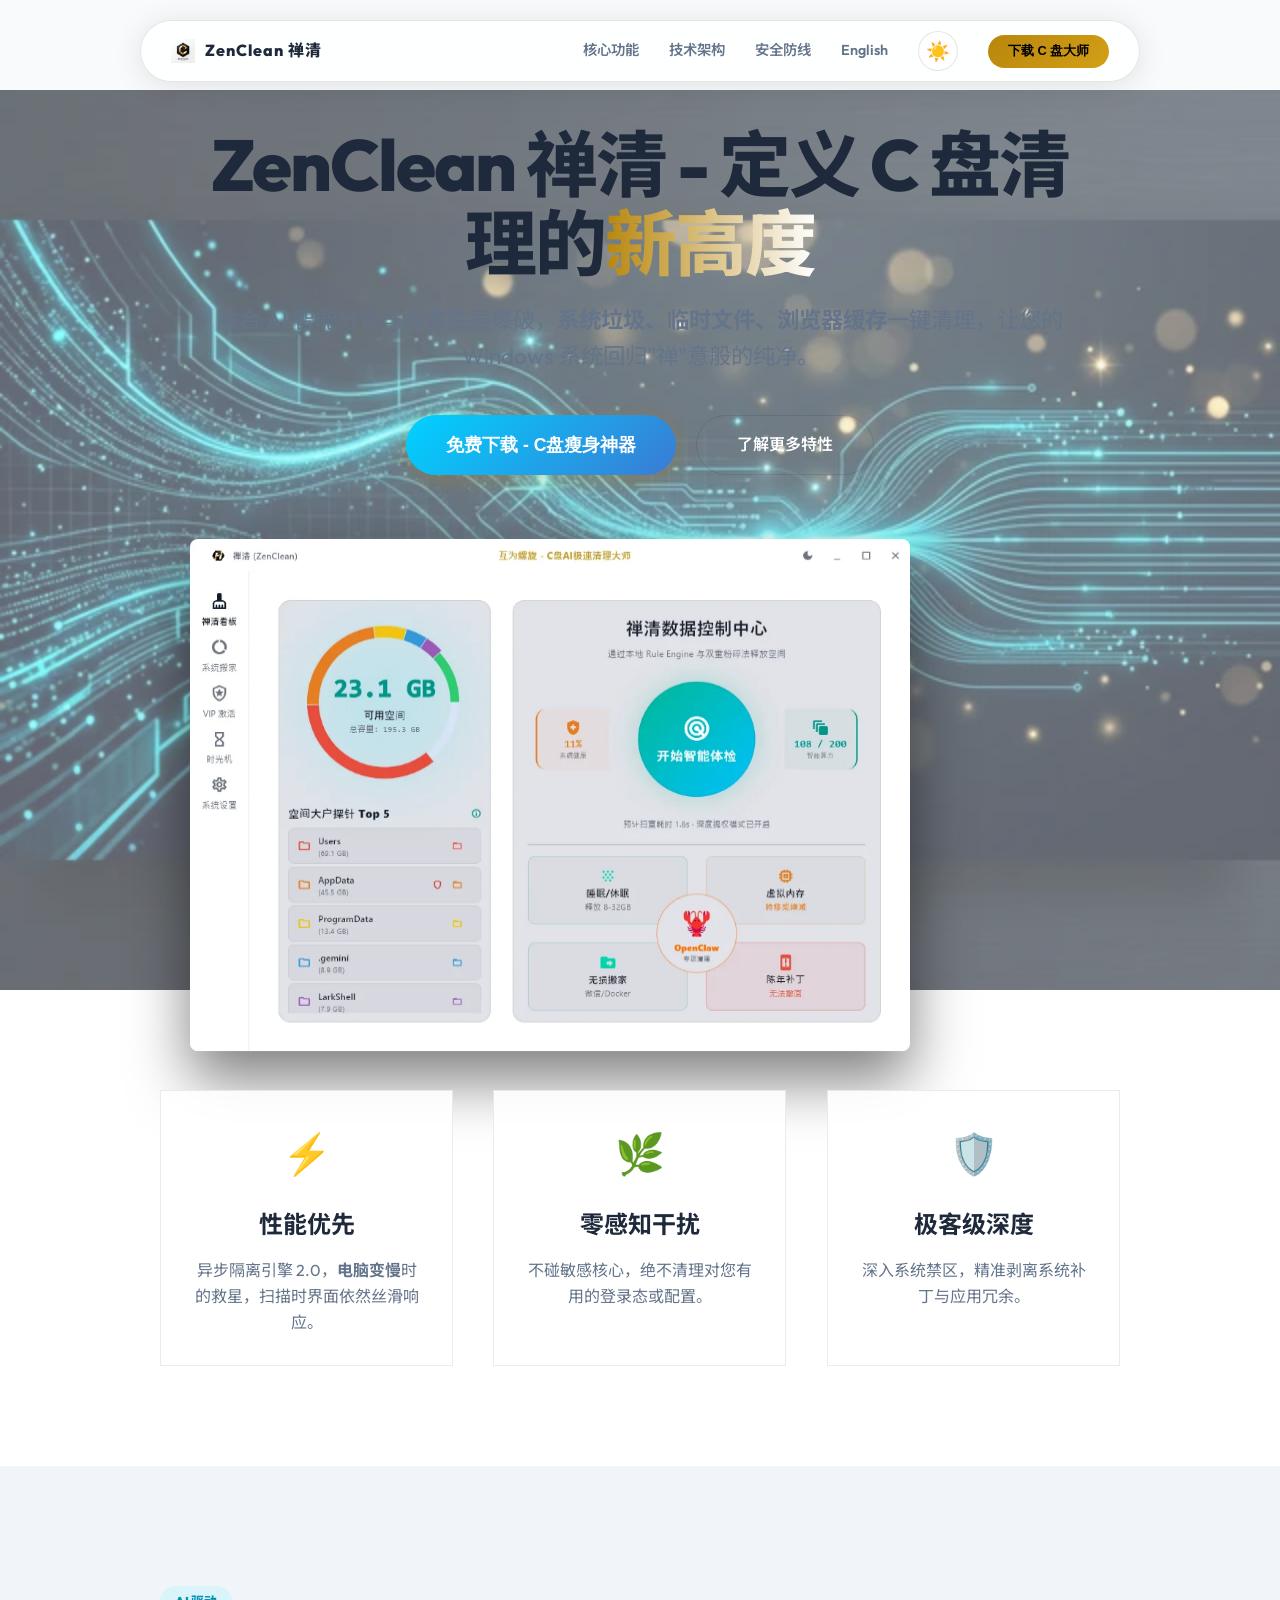
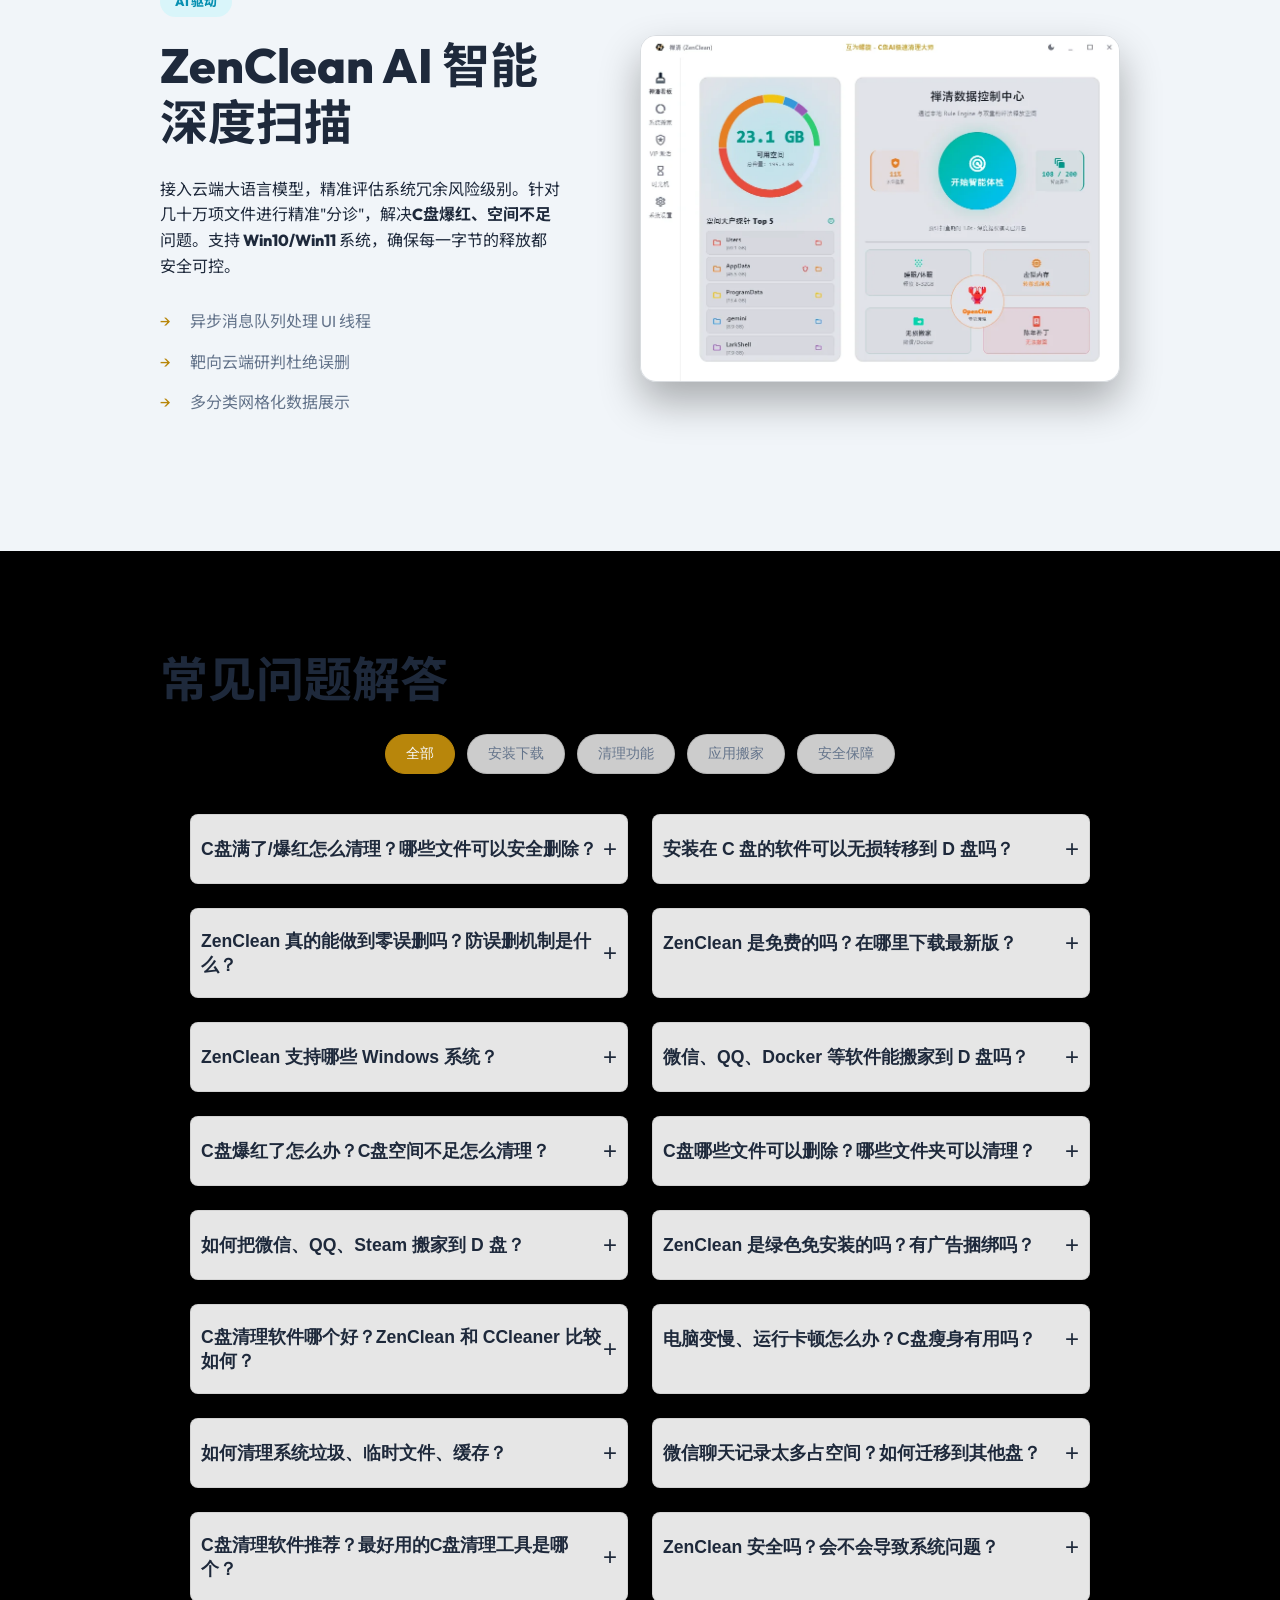
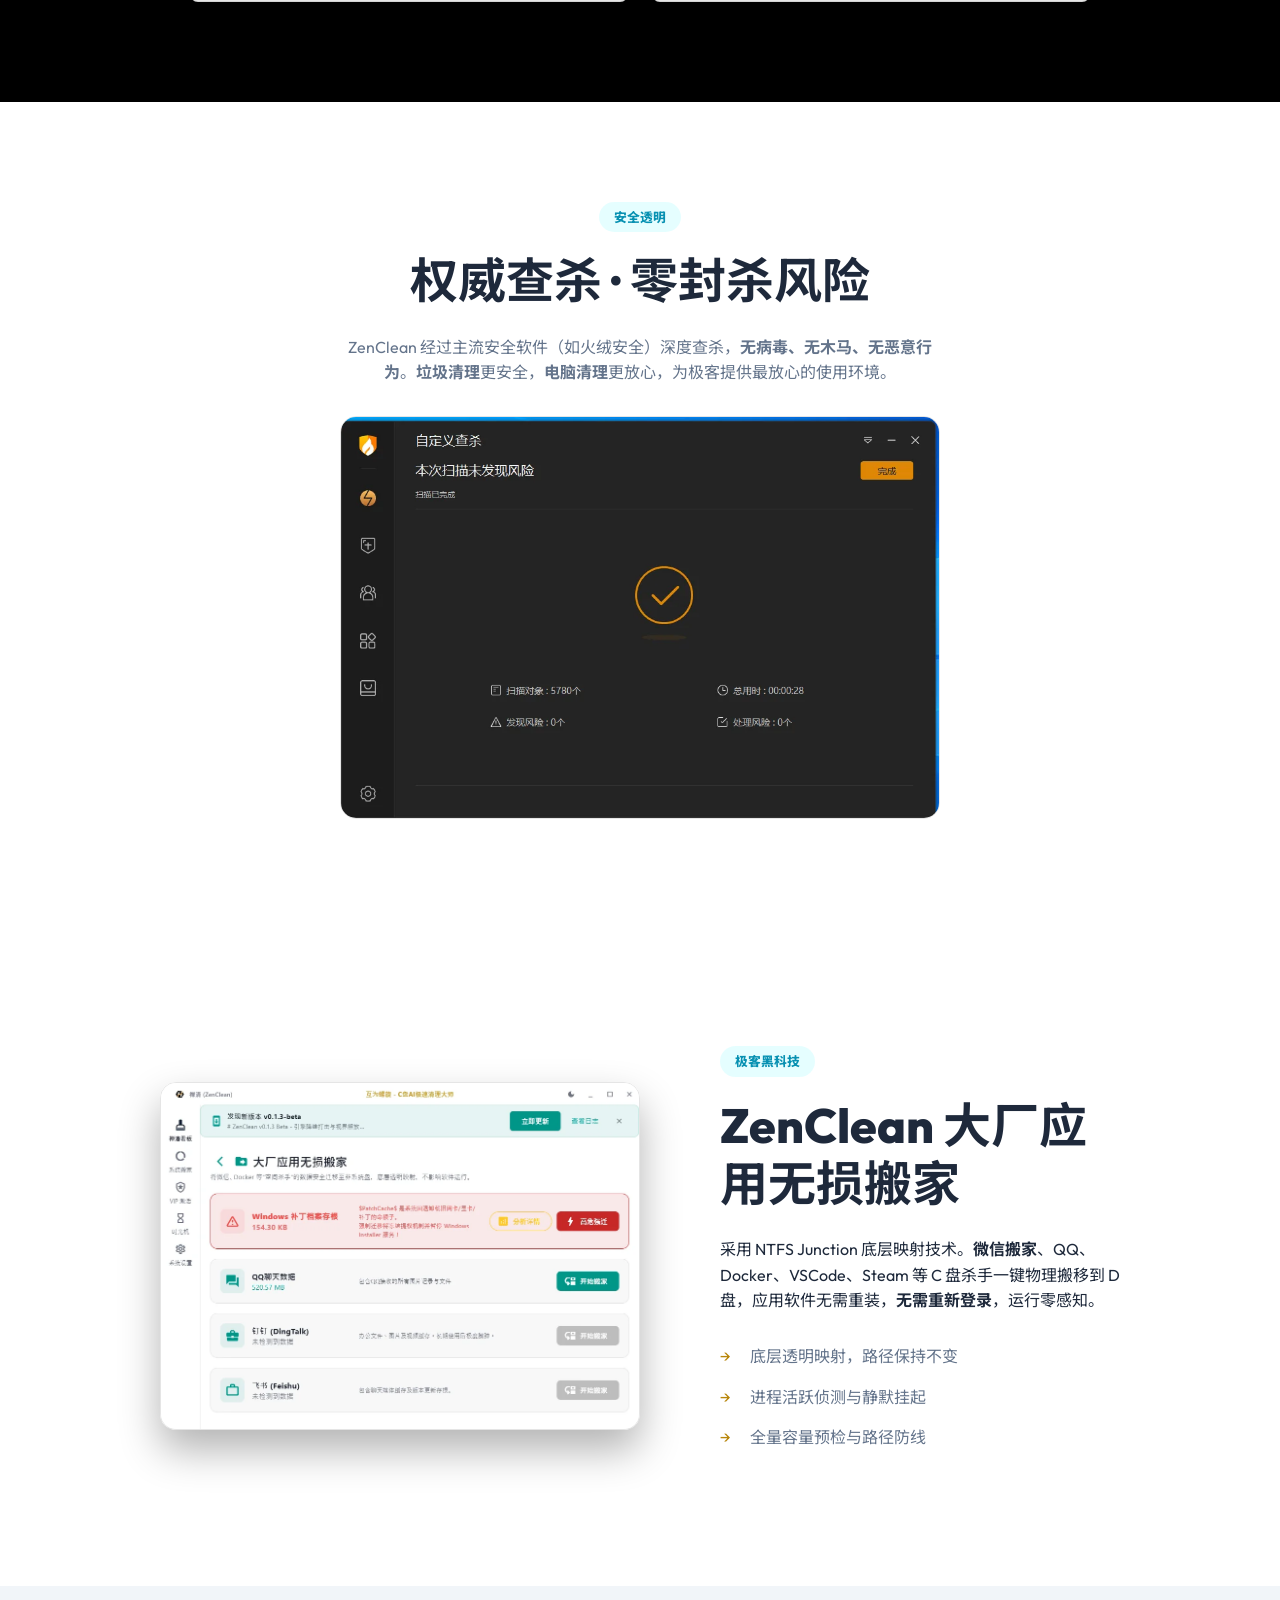
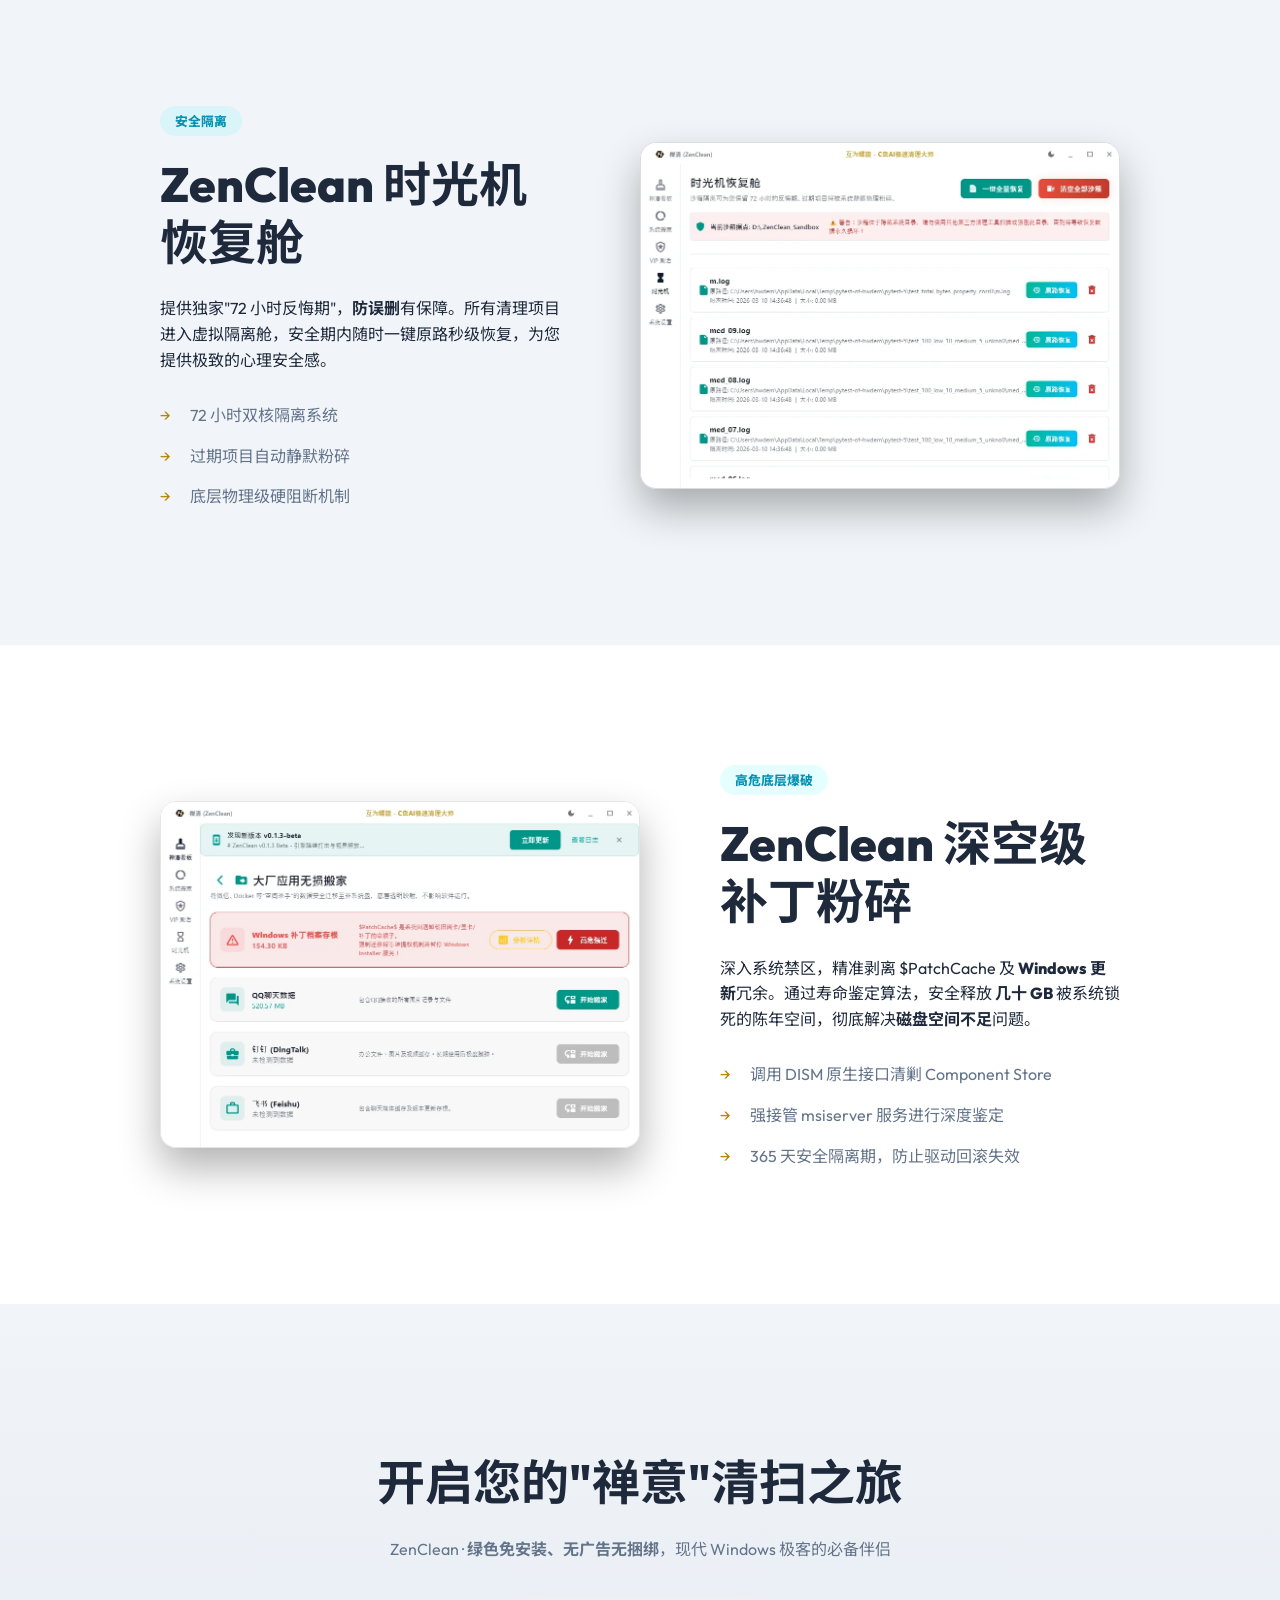
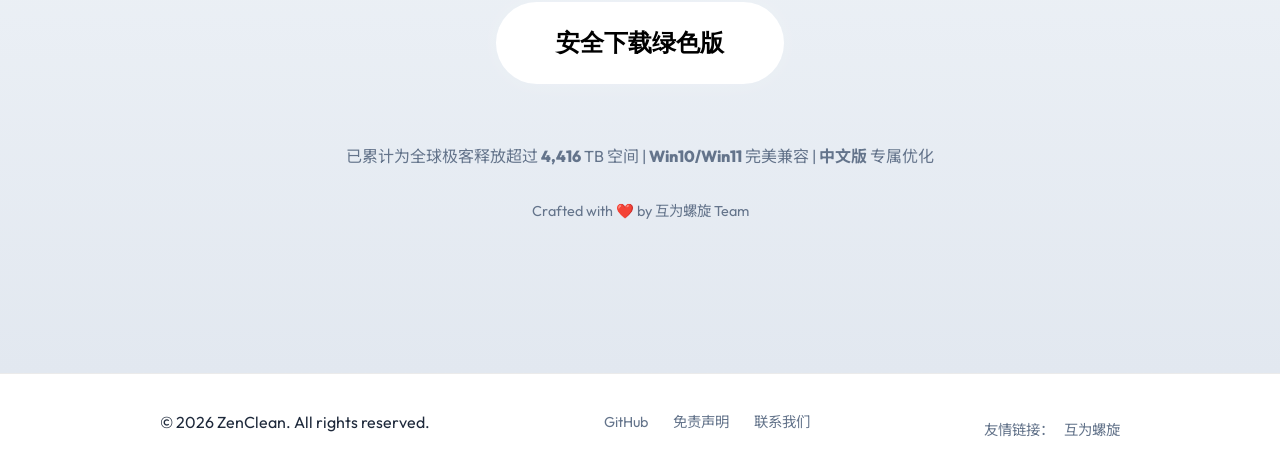
==== web/index.html @ d8db65f9 "feat: 修复全站主页 FAQ 模块及白天模式对比度交互优化" ====
<!DOCTYPE html>
<html lang="zh-CN">

<head>
    <!-- 百度搜索资源平台验证 -->
    <meta name="baidu-site-verification" content="codeva-coLVrzvbJs" />
    <meta charset="UTF-8">
    <meta name="viewport" content="width=device-width, initial-scale=1.0">
    <meta name="description"
        content="ZenClean 禅清 - 免费专业的C盘清理工具，解决C盘爆红、空间不足问题。AI智能识别垃圾文件，支持微信/QQ/Docker/VSCode/Steam/OpenClaw搬家到D盘。绿色免安装无广告，Win10/Win11完美兼容。72小时时光机恢复防误删，一键释放几十G空间。ZenClean官网提供最新中文版下载。">
    <meta name="keywords" content="ZenClean,ZenClean下载,ZenClean官网,ZenClean中文版,禅清,C盘清理工具,C盘清理软件推荐,C盘满了怎么清理,C盘爆红怎么办,C盘空间不足,C盘红了怎么解决,C盘瘦身,磁盘清理,磁盘清理工具,磁盘空间不足,Windows清理软件,Win10 C盘清理,Win11 C盘清理,系统优化工具,系统垃圾清理,电脑垃圾清理,垃圾清理软件,临时文件清理,缓存清理,浏览器缓存清理,Windows更新清理,应用搬家软件,软件搬家工具,软件迁移工具,微信搬家到D盘,微信文件迁移,QQ搬家,聊天记录搬家,Docker搬家,VSCode搬家,Steam游戏搬家,游戏搬家工具,绿色免安装,无广告无捆绑,安全清理工具,免费C盘清理,电脑清理神器,电脑清理工具哪个好,电脑变慢怎么办,AI智能清理,OpenClaw清理,小龙虾清理,专项清理">
    <meta name="author" content="互为螺旋 Team">

    <!-- Canonical URL -->
    <!-- Hreflang for SEO -->
    <link rel="alternate" hreflang="zh-CN" href="https://zenclean.hwdemtv.com/">
    <link rel="alternate" hreflang="en" href="https://zenclean.hwdemtv.com/en/">
    <link rel="alternate" hreflang="x-default" href="https://zenclean.hwdemtv.com/">

    <link rel="canonical" href="https://zenclean.hwdemtv.com/">

    <!-- Open Graph -->
    <meta property="og:title" content="ZenClean 禅清 - 免费C盘清理工具 | AI智能清理下载">
    <meta property="og:description" content="融合 AI 智能分诊与极客底层爆破，让您的 Windows 系统回归禅意般的纯净。">
    <meta property="og:image" content="https://zenclean.hwdemtv.com/assets/hero_bg.png">
    <meta property="og:image:width" content="1920">
    <meta property="og:image:height" content="1080">
    <meta property="og:image:alt" content="ZenClean Dashboard - 专业 C 盘清理工具">
    <meta property="og:url" content="https://zenclean.hwdemtv.com/">
    <meta property="og:type" content="website">
    <meta property="og:site_name" content="ZenClean 禅清">
    <meta property="og:locale" content="zh_CN">

    <!-- Twitter Card -->
    <meta name="twitter:card" content="summary_large_image">
    <meta name="twitter:title" content="ZenClean 禅清 - 免费C盘清理工具 | AI智能清理下载">
    <meta name="twitter:description" content="融合 AI 智能分诊与极客底层爆破，让您的 Windows 系统回归禅意般的纯净。">
    <meta name="twitter:image" content="https://zenclean.hwdemtv.com/assets/hero_bg.png">

    <!-- Theme Color -->
    <meta name="theme-color" content="#d4af37">
    <meta name="msapplication-TileColor" content="#05070a">

    <!-- Favicon -->
    <link rel="icon" type="image/png" href="assets/logo.png">
    <link rel="apple-touch-icon" href="assets/logo.png">

    <!-- PWA Manifest -->
    <link rel="manifest" href="site.webmanifest">

    <!-- 关键资源预加载 -->
    <link rel="preload" href="assets/logo.webp" as="image" type="image/webp">
    <link rel="preload" href="assets/hero_bg.webp" as="image" type="image/webp">

    <!-- CSS 优先加载 -->
    <link rel="stylesheet" href="styles.css?v=20260324l">

    <!-- Noto Sans SC 保留 CDN (中文大字体，CDN 自动子集化) -->
    <link rel="preconnect" href="https://fonts.googleapis.com">
    <link rel="preconnect" href="https://fonts.gstatic.com" crossorigin>
    <link href="https://fonts.googleapis.com/css2?family=Noto+Sans+SC:wght@300;400;700&display=swap" rel="stylesheet"
        media="print" onload="this.media='all'">
    <noscript>
        <link href="https://fonts.googleapis.com/css2?family=Noto+Sans+SC:wght@300;400;700&display=swap"
            rel="stylesheet">
    </noscript>

    <!-- JSON-LD 结构化数据 -->
    <script type="application/ld+json">
    {
        "@context": "https://schema.org",
        "@type": "SoftwareApplication",
        "name": "ZenClean 禅清",
        "alternateName": "ZenClean",
        "description": "专业的 Windows C 盘清理工具，融合 AI 智能分诊与极客底层爆破，支持应用无损搬家、时光机恢复、深层补丁粉碎，让系统回归禅意般的纯净。",
        "url": "https://zenclean.hwdemtv.com/",
        "applicationCategory": "UtilitiesApplication",
        "operatingSystem": "Windows 10, Windows 11",
        "offers": {
            "@type": "Offer",
            "price": "0",
            "priceCurrency": "CNY"
        },
        "author": {
            "@type": "Organization",
            "name": "互为螺旋 Team",
            "url": "https://github.com/hwdemtv"
        },
        "aggregateRating": {
            "@type": "AggregateRating",
            "ratingValue": "4.8",
            "ratingCount": "128"
        },
        "softwareVersion": "0.1.4",
        "fileSize": "50MB",
        "screenshot": "https://zenclean.hwdemtv.com/assets/dashboard.png",
        "license": "https://github.com/hwdemtv/ZenClean/blob/main/LICENSE"
    }
    </script>
    <!-- 防止主题闪烁 -->
    <script id="prevent-theme-flash">
    (function() {
        var saved = localStorage.getItem('theme');
        var prefersDark = window.matchMedia('(prefers-color-scheme: dark)').matches;
        if (saved) {
            document.documentElement.setAttribute('data-theme', saved);
        } else if (!prefersDark) {
            document.documentElement.setAttribute('data-theme', 'light');
        }
    })();
    </script>
    <!-- FAQ Schema for SEO -->
    <script type="application/ld+json">
    {
        "@context": "https://schema.org",
        "@type": "FAQPage",
        "mainEntity": [
            {
                "@type": "Question",
                "name": "C盘满了/爆红怎么清理？ZenClean能安全删除哪些文件？",
                "acceptedAnswer": {
                    "@type": "Answer",
                    "text": "ZenClean 搭载云端 AI 智能分诊大模型，能精准研判 C 盘冗余文件，区分系统核心组件与无用缓存（如 Windows Update 残留、微信/QQ 数据）。确保安全删除不误删，轻松释放几十G空间，解决 C 盘爆红烦恼。"
                }
            },
            {
                "@type": "Question",
                "name": "ZenClean 如何将C盘软件无损转移到D盘？",
                "acceptedAnswer": {
                    "@type": "Answer",
                    "text": "ZenClean 的系统搬家功能采用底层 NTFS 目录映射（Junction）技术，支持将大型软件和游戏资产一键迁移至其他硬盘。应用程序搬家过程无需修改注册表，实现真正的无损搬家，快捷且安全。"
                }
            },
            {
                "@type": "Question",
                "name": "ZenClean 真的能做到零误删吗？防误删机制是什么？",
                "acceptedAnswer": {
                    "@type": "Answer",
                    "text": "ZenClean 独创时光机恢复舱功能，清理项目会进入长达 72 小时的虚拟隔离期，在此期间如遇任何异常，均可一键原路无损恢复。彻底杜绝各类系统优化工具带来的后顾之忧。"
                }
            },
            {
                "@type": "Question",
                "name": "ZenClean 是免费的吗？在哪里下载？",
                "acceptedAnswer": {
                    "@type": "Answer",
                    "text": "ZenClean 是完全免费的 Windows C 盘清理工具，官网 zenclean.hwdemtv.com 提供最新绿色版下载，支持百度网盘和夸克网盘下载，解压即用无需安装。"
                }
            },
            {
                "@type": "Question",
                "name": "C盘爆红了怎么办？C盘空间不足怎么清理？",
                "acceptedAnswer": {
                    "@type": "Answer",
                    "text": "ZenClean 专为解决 C 盘爆红问题设计：AI 智能扫描精准识别垃圾文件，清理 Windows Update 残留、浏览器缓存、软件日志等。一键释放几十 G 空间，支持 Win10/Win11 系统。"
                }
            },
            {
                "@type": "Question",
                "name": "C盘哪些文件可以删除？哪些文件夹可以清理？",
                "acceptedAnswer": {
                    "@type": "Answer",
                    "text": "ZenClean AI 智能分诊会自动识别可安全删除的文件：Windows Update 缓存、临时文件、浏览器缓存、软件日志、回收站残留等。同时保护系统核心文件和用户重要数据，确保零误删。"
                }
            },
            {
                "@type": "Question",
                "name": "如何把微信、QQ、Steam 搬家到 D 盘？",
                "acceptedAnswer": {
                    "@type": "Answer",
                    "text": "ZenClean <strong>软件迁移工具</strong>（应用搬家）支持一键迁移：微信聊天记录、QQ 文件、<strong>游戏搬家</strong>（Steam 等）库、Docker 镜像、VSCode 插件等。使用 NTFS Junction 底层映射技术，搬家后软件无需重新登录，所有配置和数据完整保留。"
                }
            },
            {
                "@type": "Question",
                "name": "ZenClean 是绿色免安装的吗？有广告捆绑吗？",
                "acceptedAnswer": {
                    "@type": "Answer",
                    "text": "ZenClean 是绿色免安装软件，下载解压即可使用。软件无广告、无捆绑、无弹窗，干净纯粹。通过火绒等主流安全软件查杀认证，安全放心。"
                }
            },
            {
                "@type": "Question",
                "name": "C盘清理软件哪个好？ZenClean 和 CCleaner 比较如何？",
                "acceptedAnswer": {
                    "@type": "Answer",
                    "text": "ZenClean 是专为中文用户设计的 C 盘清理工具，相比 CCleaner：AI 智能分诊更精准、支持<strong>软件迁移工具</strong>（应用搬家）、72 小时时光机恢复、完全免费无 Pro 版收费。"
                }
            },
            {
                "@type": "Question",
                "name": "电脑变慢、运行卡顿怎么办？C盘瘦身有用吗？",
                "acceptedAnswer": {
                    "@type": "Answer",
                    "text": "电脑变慢往往是 C 盘空间不足导致的。ZenClean 通过 C 盘瘦身清理系统垃圾、临时文件、浏览器缓存、Windows 更新残留等，快速释放几十 G 空间，让电脑恢复流畅。"
                }
            },
            {
                "@type": "Question",
                "name": "如何清理系统垃圾、临时文件、缓存？",
                "acceptedAnswer": {
                    "@type": "Answer",
                    "text": "ZenClean 提供一站式垃圾清理方案：临时文件清理、缓存清理、浏览器缓存清理、Windows 更新清理、系统垃圾清理等。AI 智能识别，一键全部清理，安全高效。"
                }
            },
            {
                "@type": "Question",
                "name": "微信聊天记录太多占空间？如何迁移到其他盘？",
                "acceptedAnswer": {
                    "@type": "Answer",
                    "text": "ZenClean 支持微信文件迁移功能，一键将微信聊天记录迁移到 D 盘。聊天记录搬家后微信正常运行，无需重新登录，聊天记录完整保留，可释放 C 盘几十 G 空间。"
                }
            },
            {
                "@type": "Question",
                "name": "C盘清理软件推荐？最好用的C盘清理工具是哪个？",
                "acceptedAnswer": {
                    "@type": "Answer",
                    "text": "推荐 ZenClean：AI 智能分诊更精准，支持<strong>软件迁移工具</strong>（应用搬家），72 小时时光机恢复，完全免费无广告无捆绑，专为中文用户优化。"
                }
            }
        ]
    }
    </script>
</head>

<body class="landing-page">
    <!-- 导航栏 -->
    <nav class="glass-nav">
        <div class="nav-content">
            <div class="logo-area">
                <picture>
                    <source srcset="assets/logo.webp" type="image/webp">
                    <img src="assets/logo.png" alt="ZenClean Logo" class="mini-logo" width="24" height="24">
                </picture>
                <span class="logo-text">ZenClean 禅清</span>
            </div>
            <div class="nav-links">
                <a href="#features">核心功能</a>
                <a href="#technology">技术架构</a>
                <a href="#safety">安全防线</a>
                <a href="en/" class="lang-switch">English</a>
                                <button class="theme-toggle" onclick="toggleTheme()" aria-label="切换主题" title="切换主题">
                    <span class="sun-icon">☀️</span>
                    <span class="moon-icon">🌙</span>
                </button>
                <button class="btn-download-sm" onclick="openDownloadModal()">下载 C 盘大师</button>
            </div>
        </div>
    </nav>

    <!-- Hero Section -->
    <header class="hero">
        <picture class="hero-bg">
            <source srcset="assets/hero_bg.webp" type="image/webp">
            <img src="assets/hero_bg.png" alt="" class="hero-bg-fallback" loading="eager">
        </picture>
        <div class="hero-content">
            <h1 class="reveal-text">ZenClean 禅清 - 定义 C 盘清理的<span class="gold-text">新高度</span></h1>
            <p class="reveal-subtext">融合 AI 智能分诊与极客底层爆破，<strong>系统垃圾、临时文件、浏览器缓存</strong>一键清理，让您的 Windows 系统回归"禅"意般的纯净。</p>
            <div class="cta-group">
                <button class="btn-primary-glow" onclick="openDownloadModal()">免费下载 - C盘瘦身神器</button>
                <a href="#features" class="btn-outline">了解更多特性</a>
            </div>
            <div class="hero-mockup-container">
                <picture>
                    <source srcset="assets/dashboard.webp" type="image/webp">
                    <img src="assets/dashboard.png" alt="ZenClean Dashboard" class="hero-mockup" width="800"
                        height="500">
                </picture>
            </div>
        </div>
    </header>

    <!-- 品牌价值与技术底座 -->
    <section id="technology" class="philosophy">
        <div class="container">
            <div class="philosophy-grid">
                <div class="philo-card">
                    <div class="philo-icon">⚡</div>
                    <h3>性能优先</h3>
                    <p>异步隔离引擎 2.0，<strong>电脑变慢</strong>时的救星，扫描时界面依然丝滑响应。</p>
                </div>
                <div class="philo-card">
                    <div class="philo-icon">🌿</div>
                    <h3>零感知干扰</h3>
                    <p>不碰敏感核心，绝不清理对您有用的登录态或配置。</p>
                </div>
                <div class="philo-card">
                    <div class="philo-icon">🛡️</div>
                    <h3>极客级深度</h3>
                    <p>深入系统禁区，精准剥离系统补丁与应用冗余。</p>
                </div>
            </div>
        </div>
    </section>
    <section id="features" class="feature-section inverse">
        <div class="container flex-row">
            <div class="content-side">
                <div class="badge">AI 驱动</div>
                <h2>ZenClean AI 智能深度扫描</h2>
                <p>接入云端大语言模型，精准评估系统冗余风险级别。针对几十万项文件进行精准"分诊"，解决<strong>C盘爆红、空间不足</strong>问题。支持 <strong>Win10/Win11</strong> 系统，确保每一字节的释放都安全可控。</p>
                <ul class="feature-list">
                    <li>异步消息队列处理 UI 线程</li>
                    <li>靶向云端研判杜绝误删</li>
                    <li>多分类网格化数据展示</li>
                </ul>
            </div>
            <div class="image-side">
                <picture>
                    <source srcset="assets/dashboard.webp" type="image/webp">
                    <img src="assets/dashboard.png" alt="ZenClean Control Center" class="side-mockup" loading="lazy"
                        width="600" height="400">
                </picture>
            </div>
        </div>
    </section>

    <!-- 常见问题 FAQ -->
    <section class="faq-section" id="faq">
        <div class="container">
            <h2 class="text-center">常见问题解答</h2>
            <div class="faq-nav">
                <button class="faq-nav-btn active" data-category="all">全部</button>
                <button class="faq-nav-btn" data-category="install">安装下载</button>
                <button class="faq-nav-btn" data-category="clean">清理功能</button>
                <button class="faq-nav-btn" data-category="move">应用搬家</button>
                <button class="faq-nav-btn" data-category="safe">安全保障</button>
            </div>
            <div class="faq-container">
                <div class="faq-item" data-category="install">
                    <button class="faq-question">
                        <span>C盘满了/爆红怎么清理？哪些文件可以安全删除？</span>
                        <i class="faq-icon">+</i>
                    </button>
                    <div class="faq-answer">
                        <p>传统清理工具容易误删系统文件导致崩溃。ZenClean 搭载云端 AI 智能分诊大模型，能精准研判 C 盘冗余文件，区分系统核心组件与无用缓存（如 Windows Update 残留、微信/QQ 数据）。确保安全删除不误删，轻松释放几十G空间，解决 C 盘爆红烦恼。</p>
                    </div>
                </div>
                <div class="faq-item" data-category="move">
                    <button class="faq-question">
                        <span>安装在 C 盘的软件可以无损转移到 D 盘吗？</span>
                        <i class="faq-icon">+</i>
                    </button>
                    <div class="faq-answer">
                        <p>完全可以。ZenClean 的系统搬家功能采用底层 NTFS 目录映射（Junction）技术，支持将大型软件和游戏资产一键迁移至其他硬盘。应用程序搬家过程无需修改注册表，实现真正的无损搬家，快捷且安全。</p>
                    </div>
                </div>
                <div class="faq-item" data-category="safe">
                    <button class="faq-question">
                        <span>ZenClean 真的能做到零误删吗？防误删机制是什么？</span>
                        <i class="faq-icon">+</i>
                    </button>
                    <div class="faq-answer">
                        <p>ZenClean 是专为极客打造的防误删电脑清理软件。除了经过火绒等安全机构的查杀认证，我们独创了时光机恢复舱功能。清理项目会进入长达 72 小时的虚拟隔离期，在此期间如遇任何异常，均可一键原路无损恢复。</p>
                    </div>
                </div>
                <div class="faq-item" data-category="install">
                    <button class="faq-question">
                        <span>ZenClean 是免费的吗？在哪里下载最新版？</span>
                        <i class="faq-icon">+</i>
                    </button>
                    <div class="faq-answer">
                        <p>ZenClean 是完全免费的 Windows C 盘清理工具。官网 zenclean.hwdemtv.com 提供最新绿色版下载，支持百度网盘和夸克网盘。软件无需安装，解压即用，安全无捆绑。</p>
                    </div>
                </div>
                <div class="faq-item" data-category="install">
                    <button class="faq-question">
                        <span>ZenClean 支持哪些 Windows 系统？</span>
                        <i class="faq-icon">+</i>
                    </button>
                    <div class="faq-answer">
                        <p>ZenClean 支持 Windows 10 和 Windows 11 系统，包括家庭版、专业版、企业版等所有版本。无论是老旧的 Windows 10 1903 还是最新的 Windows 11 23H2，ZenClean 都能完美运行。</p>
                    </div>
                </div>
                <div class="faq-item" data-category="move">
                    <button class="faq-question">
                        <span>微信、QQ、Docker 等软件能搬家到 D 盘吗？</span>
                        <i class="faq-icon">+</i>
                    </button>
                    <div class="faq-answer">
                        <p>完全可以。ZenClean 的软件迁移工具（应用搬家）支持微信、QQ、Docker、VSCode、Chrome、Steam 等主流软件。使用 NTFS Junction 技术，搬家后软件无需重新登录，所有配置和数据完整保留。</p>
                    </div>
                </div>
                <div class="faq-item" data-category="clean">
                    <button class="faq-question">
                        <span>C盘爆红了怎么办？C盘空间不足怎么清理？</span>
                        <i class="faq-icon">+</i>
                    </button>
                    <div class="faq-answer">
                        <p>C盘爆红是很多用户的痛点。ZenClean 专为解决此问题设计：AI 智能扫描精准识别垃圾文件，清理 Windows Update 残留、浏览器缓存、软件日志等。一键释放几十 G 空间，让 C 盘从红色变回蓝色。支持 Win10/Win11 系统。</p>
                    </div>
                </div>
                <div class="faq-item" data-category="clean">
                    <button class="faq-question">
                        <span>C盘哪些文件可以删除？哪些文件夹可以清理？</span>
                        <i class="faq-icon">+</i>
                    </button>
                    <div class="faq-answer">
                        <p>ZenClean AI 智能分诊会自动识别可安全删除的文件：Windows Update 缓存、临时文件、浏览器缓存、软件日志、回收站残留等。同时会保护系统核心文件和用户重要数据，确保零误删。</p>
                    </div>
                </div>
                <div class="faq-item" data-category="move">
                    <button class="faq-question">
                        <span>如何把微信、QQ、Steam 搬家到 D 盘？</span>
                        <i class="faq-icon">+</i>
                    </button>
                    <div class="faq-answer">
                        <p>ZenClean 软件迁移工具（应用搬家）支持一键迁移：微信聊天记录、QQ 文件、游戏搬家（Steam 等）库、Docker 镜像、VSCode 插件等。使用 NTFS Junction 底层映射技术，搬家后软件无需重新登录。</p>
                    </div>
                </div>
                <div class="faq-item" data-category="clean">
                    <button class="faq-question">
                        <span>ZenClean 是绿色免安装的吗？有广告捆绑吗？</span>
                        <i class="faq-icon">+</i>
                    </button>
                    <div class="faq-answer">
                        <p>ZenClean 是绿色免安装软件，下载解压即可使用。无广告、无捆绑、无弹窗，干净纯粹。通过火绒等主流安全软件查杀认证，安全放心。</p>
                    </div>
                </div>
                <div class="faq-item" data-category="clean">
                    <button class="faq-question">
                        <span>C盘清理软件哪个好？ZenClean 和 CCleaner 比较如何？</span>
                        <i class="faq-icon">+</i>
                    </button>
                    <div class="faq-answer">
                        <p>ZenClean 是专为中文用户设计的 C 盘清理工具，相比 CCleaner：AI 智能分诊更精准、支持应用搬家、72 小时时光机恢复、完全免费无 Pro 版收费。</p>
                    </div>
                </div>
                <div class="faq-item" data-category="clean">
                    <button class="faq-question">
                        <span>电脑变慢、运行卡顿怎么办？C盘瘦身有用吗？</span>
                        <i class="faq-icon">+</i>
                    </button>
                    <div class="faq-answer">
                        <p>电脑变慢往往是 C 盘空间不足导致的。当 C 盘剩余空间低于 10%，系统会出现运行卡顿、开机慢甚至磁盘 100% 占用。ZenClean 通过 C 盘瘦身清理系统垃圾，快速释放几十 G 空间。</p>
                    </div>
                </div>
                <div class="faq-item" data-category="clean">
                    <button class="faq-question">
                        <span>如何清理系统垃圾、临时文件、缓存？</span>
                        <i class="faq-icon">+</i>
                    </button>
                    <div class="faq-answer">
                        <p>ZenClean 提供一站式垃圾清理方案：临时文件清理、缓存清理、Windows更新清理、系统垃圾清理。AI 智能识别，一键全部清理，安全高效。</p>
                    </div>
                </div>
                <div class="faq-item" data-category="move">
                    <button class="faq-question">
                        <span>微信聊天记录太多占空间？如何迁移到其他盘？</span>
                        <i class="faq-icon">+</i>
                    </button>
                    <div class="faq-answer">
                        <p>ZenClean 支持微信文件迁移功能，一键将微信聊天记录迁移到 D 盘。聊天记录搬家后微信正常运行，无需重新登录，聊天记录完整保留，可释放 C 盘几十 G 空间。</p>
                    </div>
                </div>
                <div class="faq-item" data-category="clean">
                    <button class="faq-question">
                        <span>C盘清理软件推荐？最好用的C盘清理工具是哪个？</span>
                        <i class="faq-icon">+</i>
                    </button>
                    <div class="faq-answer">
                        <p>推荐 ZenClean：AI 智能分诊更精准，支持软件迁移工具（应用搬家），72 小时时光机恢复，完全免费无广告无捆绑，专为中文用户优化。</p>
                    </div>
                </div>
                <div class="faq-item" data-category="safe">
                    <button class="faq-question">
                        <span>ZenClean 安全吗？会不会导致系统问题？</span>
                        <i class="faq-icon">+</i>
                    </button>
                    <div class="faq-answer">
                        <p>ZenClean 经过主流安全软件（如火绒安全）深度查杀，无病毒、无木马、无恶意行为。同时独创时光机恢复舱功能，清理项目进入 72 小时虚拟隔离期，随时可一键恢复。</p>
                    </div>
                </div>
            </div>
        </div>
    </section>
<section class="security-trust">
        <div class="container text-center">
            <div class="badge">安全透明</div>
            <h2>权威查杀 · 零封杀风险</h2>
            <p class="trust-desc">ZenClean 经过主流安全软件（如火绒安全）深度查杀，<strong>无病毒、无木马、无恶意行为</strong>。<strong>垃圾清理</strong>更安全，<strong>电脑清理</strong>更放心，为极客提供最放心的使用环境。</p>
            <div class="trust-image-container">
                <picture>
                    <source srcset="assets/scan_result.webp" type="image/webp">
                    <img src="assets/scan_result.png" alt="Huorong Security Check" class="trust-mockup" loading="lazy"
                        width="600" height="400">
                </picture>
            </div>
        </div>
    </section>

    <!-- 核心功能 B: 无损搬家 -->
    <section class="feature-section">
        <div class="container flex-row-reverse">
            <div class="content-side">
                <div class="badge">极客黑科技</div>
                <h2>ZenClean 大厂应用无损搬家</h2>
                <p>采用 NTFS Junction 底层映射技术。<strong>微信搬家</strong>、QQ、Docker、VSCode、Steam 等 C 盘杀手一键物理搬移到 D 盘，应用软件无需重装，<strong>无需重新登录</strong>，运行零感知。</p>
                <ul class="feature-list">
                    <li>底层透明映射，路径保持不变</li>
                    <li>进程活跃侦测与静默挂起</li>
                    <li>全量容量预检与路径防线</li>
                </ul>
            </div>
            <div class="image-side">
                <picture>
                    <source srcset="assets/migration_high_risk.webp" type="image/webp">
                    <img src="assets/migration_high_risk.png" alt="ZenClean C盘软件无损搬家效果演示" class="side-mockup"
                        loading="lazy" width="600" height="400">
                </picture>
            </div>
        </div>
    </section>

    <!-- 核心功能 C: 时光机 -->
    <section id="safety" class="feature-section inverse">
        <div class="container flex-row">
            <div class="content-side">
                <div class="badge">安全隔离</div>
                <h2>ZenClean 时光机恢复舱</h2>
                <p>提供独家"72 小时反悔期"，<strong>防误删</strong>有保障。所有清理项目进入虚拟隔离舱，安全期内随时一键原路秒级恢复，为您提供极致的心理安全感。</p>
                <ul class="feature-list">
                    <li>72 小时双核隔离系统</li>
                    <li>过期项目自动静默粉碎</li>
                    <li>底层物理级硬阻断机制</li>
                </ul>
            </div>
            <div class="image-side">
                <picture>
                    <source srcset="assets/timemachine.webp" type="image/webp">
                    <img src="assets/timemachine.png" alt="Time Machine" class="side-mockup" loading="lazy" width="600"
                        height="400">
                </picture>
            </div>
        </div>
    </section>

    <!-- 核心功能 D: 深层补丁 -->
    <section class="feature-section">
        <div class="container flex-row-reverse">
            <div class="content-side">
                <div class="badge">高危底层爆破</div>
                <h2>ZenClean 深空级补丁粉碎</h2>
                <p>深入系统禁区，精准剥离 $PatchCache 及 <strong>Windows 更新</strong>冗余。通过寿命鉴定算法，安全释放 <strong>几十 GB</strong> 被系统锁死的陈年空间，彻底解决<strong>磁盘空间不足</strong>问题。</p>
                <ul class="feature-list">
                    <li>调用 DISM 原生接口清剿 Component Store</li>
                    <li>强接管 msiserver 服务进行深度鉴定</li>
                    <li>365 天安全隔离期，防止驱动回滚失效</li>
                </ul>
            </div>
            <div class="image-side">
                <picture>
                    <source srcset="assets/migration_high_risk.webp" type="image/webp">
                    <img src="assets/migration_high_risk.png" alt="ZenClean 深层补丁清理效果演示" class="side-mockup"
                        loading="lazy" width="600" height="400">
                </picture>
            </div>
        </div>
    </section>

    <!-- 下载引导 --><!-- 下载引导 -->
    <section class="download-footer">
        <div class="container text-center">
            <h2>开启您的"禅意"清扫之旅</h2>
            <p>ZenClean · <strong>绿色免安装、无广告无捆绑</strong>，现代 Windows 极客的必备伴侣</p>
            <div class="footer-cta">
                <button class="btn-giant" onclick="openDownloadModal()">安全下载绿色版</button>
            </div>
            <p class="stats-footer">已累计为全球极客释放超过 <strong id="totalStorage">10,000</strong> TB 空间 | <strong>Win10/Win11</strong> 完美兼容 | <strong>中文版</strong> 专属优化</p>
            <p class="disclaimer">Crafted with ❤️ by 互为螺旋 Team</p>
        </div>
    </section>

    <!-- 弹窗：选择下载方式 -->
    <div id="downloadModal" class="modal-overlay" style="display:none;" aria-hidden="true">
        <div class="download-modal-inner" role="dialog" aria-labelledby="downloadTitle">
            <button class="modal-close" onclick="closeDownloadModal()" aria-label="关闭">×</button>
            <h3 id="downloadTitle">选择下载渠道</h3>
            <p>请选择最直连您的网盘地址进行下载：</p>
            <div class="download-options">
                <a href="https://pan.baidu.com/s/1qIzGADyNp2HgyrBlpO4M7g?pwd=xyhf" target="_blank" rel="noopener"
                    class="download-card baidu">
                    <img src="assets/icons/baidu.svg" alt="Baidu" class="card-icon" width="40" height="40"
                        loading="lazy">
                    <div class="card-text">
                        <strong>百度网盘</strong>
                        <span>提取码: xyhf</span>
                    </div>
                </a>
                <a href="https://pan.quark.cn/s/ebbf7993cf2f" target="_blank" rel="noopener"
                    class="download-card quark">
                    <img src="assets/icons/quark.svg" alt="Quark" class="card-icon" width="40" height="40"
                        loading="lazy">
                    <div class="card-text">
                        <strong>夸克网盘</strong>
                        <span>极速直连 (推荐)</span>
                    </div>
                </a>
            </div>
            <div class="modal-footer-info">
                <p>⚠️ 软件为绿色版，无需安装，解压即用。</p>
                <p class="hash-info">SHA-256: <code>e3b0c44298fc1c149afbf4c8996fb92427ae41e4649b934ca495991b7852b855</code></p>
            </div>
        </div>
    </div>

    <!-- 弹窗：免责声明 -->
    <div id="disclaimerModal" class="modal-overlay" style="display:none;" aria-hidden="true">
        <div class="download-modal-inner disclaimer-modal" role="dialog" aria-labelledby="disclaimerTitle">
            <button class="modal-close" onclick="closeDisclaimerModal()" aria-label="关闭">×</button>
            <h3 id="disclaimerTitle">免责声明</h3>
            <div class="disclaimer-content">
                <p>在使用 ZenClean（以下简称"本软件"）前，请务必仔细阅读并理解本声明：</p>
                <ul class="disclaimer-list">
                    <li><strong>底层风险知会</strong>：本软件涉及 Windows 系统底层操作（包括但不限于 NTFS Junction 映射、$PatchCache
                        物理删除等）。开发者不对因意外导致的系统崩溃、蓝屏或启动故障承担法律责任。</li>
                    <li><strong>数据安全建议</strong>：虽然我们实施了严格的"72小时时光机"隔离机制，但仍强烈建议您在执行【深度粉碎】等高危操作前，对核心数据进行手动备份。</li>
                    <li><strong>第三方纠纷</strong>：本软件仅用于系统清理优化，不对因迁移第三方软件（如微信、Docker）数据目录而可能导致的软件封号、功能受限或服务条款冲突负责。</li>
                    <li><strong>最终解释权</strong>：本软件为开源极客工具，最终解释权归 互为螺旋 开发团队所有。</li>
                </ul>
            </div>
            <div class="modal-footer-info">
                <button class="btn-download-sm" onclick="closeDisclaimerModal()">我已阅读并知晓风险</button>
            </div>
        </div>
    </div>

    <!-- 弹窗：联系我们 -->
    <div id="contactModal" class="modal-overlay" style="display:none;" aria-hidden="true">
        <div class="download-modal-inner contact-modal" role="dialog" aria-labelledby="contactTitle">
            <button class="modal-close" onclick="closeContactModal()" aria-label="关闭">×</button>
            <h3 id="contactTitle">联系我们</h3>
            <p>在使用过程中遇到任何问题或有改进建议？欢迎通过以下渠道与我们沟通：</p>
            <div class="contact-grid">
                <div class="contact-item">
                    <div class="contact-icon">⭐</div>
                    <div class="contact-info">
                        <strong>点亮 Star (开源)</strong>
                        <p>喜欢就点个 Star 收藏吧</p>
                        <a href="https://github.com/hwdemtv/ZenClean" target="_blank" rel="noopener"
                            class="contact-link">前往 GitHub</a>
                    </div>
                </div>
                <div class="contact-item">
                    <div class="contact-icon">📧</div>
                    <div class="contact-info">
                        <strong>技术支持 (Email)</strong>
                        <p>反馈建议或商务合作</p>
                        <a href="mailto:hwdemtv@qq.com" class="contact-link">hwdemtv@qq.com</a>
                    </div>
                </div>
                <div class="contact-item">
                    <div class="contact-icon">📱</div>
                    <div class="contact-info">
                        <strong>官方公众号</strong>
                        <p>关注「互为螺旋工具箱」</p>
                        <div class="contact-qrcode-container">
                            <img src="assets/qrcode.jpg" alt="WeChat Official Account" class="contact-qrcode"
                                loading="lazy" width="120" height="120">
                        </div>
                    </div>
                </div>
            </div>
            <div class="modal-footer-info">
                <p>响应时间：通常在 24 小时内回复</p>
            </div>
        </div>
    </div>

    <footer class="bottom-bar">
        <div class="container">
            <div class="bottom-content">
                <span>© 2026 ZenClean. All rights reserved.</span>
                <div class="social-links">
                    <a href="https://github.com/hwdemtv/ZenClean" target="_blank" rel="noopener">GitHub</a>
                    <a href="javascript:void(0)" onclick="openDisclaimerModal()">免责声明</a>
                    <a href="javascript:void(0)" onclick="openContactModal()">联系我们</a>
                </div>
                <div class="friend-links">
                    <span>友情链接：</span>
                    <a href="https://www.hwdemtv.com" target="_blank" rel="noopener">互为螺旋</a>
                </div>
            </div>
        </div>
    </footer>

    <!-- JS 延迟加载 -->
    <script src="script.js?v=20260324l" defer></script>
</body>

</html>
---- web/styles.css ----
/* ==================== 性能优化 CSS ==================== */
:root {
    --bg-dark: #05070a;
    --navy-deep: #0a0e14;
    --gold: #d4af37;
    --gold-bright: #f1c40f;
    --cyan-glow: #00f2ff;
    --text-main: #e2e8f0;
    --text-dim: #94a3b8;
    --glass: rgba(15, 23, 42, 0.7);
    --border-glass: rgba(255, 255, 255, 0.1);

    /* 预计算常用值 */
    --transition-fast: 0.2s ease;
    --transition-normal: 0.3s ease;
    --radius-sm: 8px;
    --radius-md: 16px;
    --radius-lg: 24px;
    --radius-pill: 50px;
}
/* ==================== 浅色主题 ==================== */
[data-theme="light"] {
    --bg-dark: #f8fafc;
    --navy-deep: #ffffff;
    --gold: #b8860b;
    --gold-bright: #d4a017;
    --cyan-glow: #0891b2;
    --text-main: #1e293b;
    --text-dim: #64748b;
    --glass: rgba(255, 255, 255, 0.8);
    --border-glass: rgba(0, 0, 0, 0.1);
}

/* 主题切换按钮 */
.theme-toggle {
    background: var(--glass);
    border: 1px solid var(--border-glass);
    border-radius: 50%;
    width: 40px;
    height: 40px;
    display: flex;
    align-items: center;
    justify-content: center;
    cursor: pointer;
    transition: all var(--transition-fast);
    font-size: 1.2rem;
}

.theme-toggle:hover {
    background: var(--gold);
    border-color: var(--gold);
    transform: scale(1.1);
}

.theme-toggle .sun-icon {
    display: none;
}

.theme-toggle .moon-icon {
    display: inline;
}

[data-theme="light"] .theme-toggle .sun-icon {
    display: inline;
}

[data-theme="light"] .theme-toggle .moon-icon {
    display: none;
}

/* 浅色主题适配 */
[data-theme="light"] .glass-nav {
    background: rgba(255, 255, 255, 0.85);
    box-shadow: 0 4px 30px rgba(0, 0, 0, 0.1);
}

[data-theme="light"] .hero::before {
    background: radial-gradient(ellipse at center, rgba(212, 175, 55, 0.15) 0%, transparent 70%);
}

[data-theme="light"] .philo-card {
    background: rgba(255, 255, 255, 0.9);
    border: 1px solid rgba(0, 0, 0, 0.08);
}

[data-theme="light"] .feature-section.inverse {
    background: #f1f5f9;
}

[data-theme="light"] .feature-section:not(.inverse) {
    background: #ffffff;
}

[data-theme="light"] .download-footer {
    background: linear-gradient(180deg, #f1f5f9 0%, #e2e8f0 100%);
}

[data-theme="light"] .bottom-bar {
    background: #ffffff;
    border-top: 1px solid rgba(0, 0, 0, 0.08);
}

[data-theme="light"] .download-modal-inner {
    background: #ffffff;
    border: 1px solid rgba(0, 0, 0, 0.1);
}

[data-theme="light"] .modal-close {
    color: var(--text-dim);
}

[data-theme="light"] .modal-close:hover {
    color: var(--gold);
}

[data-theme="light"] .download-card {
    background: #f8fafc;
    border: 1px solid rgba(0, 0, 0, 0.08);
}

[data-theme="light"] .download-card:hover {
    background: #ffffff;
    border-color: var(--gold);
}

[data-theme="light"] .faq-item {
    background: rgba(255, 255, 255, 0.9);
    border: 1px solid rgba(0, 0, 0, 0.08);
}

[data-theme="light"] .faq-question {
    color: var(--text-main);
}

[data-theme="light"] .contact-item {
    background: #f8fafc;
    border: 1px solid rgba(0, 0, 0, 0.08);
}

[data-theme="light"] .btn-primary-glow {
    box-shadow: 0 4px 20px rgba(184, 134, 11, 0.3);
}

[data-theme="light"] .gold-text {
    color: var(--gold);
}

[data-theme="light"] .card-text strong {
    color: var(--text-main) !important;
}

[data-theme="light"] .card-text span {
    color: var(--text-dim) !important;
}

[data-theme="light"] .hash-info code {
    background: rgba(0,0,0,0.05);
}



/* ==================== 本地字体定义 ==================== */
@font-face {
    font-family: 'Outfit';
    src: url('fonts/Outfit-Light.ttf') format('truetype');
    font-weight: 300;
    font-style: normal;
    font-display: swap;
}

@font-face {
    font-family: 'Outfit';
    src: url('fonts/Outfit-Regular.ttf') format('truetype');
    font-weight: 400;
    font-style: normal;
    font-display: swap;
}

@font-face {
    font-family: 'Outfit';
    src: url('fonts/Outfit-SemiBold.ttf') format('truetype');
    font-weight: 600;
    font-style: normal;
    font-display: swap;
}

@font-face {
    font-family: 'Outfit';
    src: url('fonts/Outfit-ExtraBold.ttf') format('truetype');
    font-weight: 800;
    font-style: normal;
    font-display: swap;
}

/* 字体回退优化 */
body.landing-page {
    padding-top: 90px; /* 为固定导航栏留出空间 */
    font-family: 'Outfit', 'Noto Sans SC', -apple-system, BlinkMacSystemFont, 'Segoe UI', sans-serif;
}

*, *::before, *::after {
    margin: 0;
    padding: 0;
    box-sizing: border-box;
}

html {
    scroll-behavior: smooth;
    /* 减少重绘 */
    -webkit-font-smoothing: antialiased;
    -moz-osx-font-smoothing: grayscale;
}

body.landing-page {
    padding-top: 90px; /* 为固定导航栏留出空间 */
    background-color: var(--bg-dark);
    color: var(--text-main);
    line-height: 1.6;
    overflow-x: hidden;
    /* 文本渲染优化 */
    text-rendering: optimizeLegibility;
}

.container {
    max-width: 1000px;
    margin: 0 auto;
    padding: 0 20px;
}

/* ==================== 滚动动画样式 ==================== */
.reveal {
    opacity: 0;
    transform: translateY(60px);
    transition: opacity 0.8s ease-out, transform 0.8s ease-out;
}

.reveal.revealed {
    opacity: 1;
    transform: translateY(0);
}

.reveal-left {
    opacity: 0;
    transform: translateX(-60px);
    transition: opacity 0.8s ease-out, transform 0.8s ease-out;
}

.reveal-left.revealed {
    opacity: 1;
    transform: translateX(0);
}

.reveal-right {
    opacity: 0;
    transform: translateX(60px);
    transition: opacity 0.8s ease-out, transform 0.8s ease-out;
}

.reveal-right.revealed {
    opacity: 1;
    transform: translateX(0);
}

.reveal-scale {
    opacity: 0;
    transform: scale(0.9);
    transition: opacity 0.8s ease-out, transform 0.8s ease-out;
}

.reveal-scale.revealed {
    opacity: 1;
    transform: scale(1);
}

/* 延迟动画 */
.reveal-delay-1 { transition-delay: 0.1s; }
.reveal-delay-2 { transition-delay: 0.2s; }
.reveal-delay-3 { transition-delay: 0.3s; }
.reveal-delay-4 { transition-delay: 0.4s; }
.reveal-delay-5 { transition-delay: 0.5s; }
.reveal-delay-6 { transition-delay: 0.6s; }
.reveal-delay-7 { transition-delay: 0.7s; }

/* ==================== 导航栏 ==================== */
.glass-nav {
    position: fixed;
    top: 20px;
    left: 50%;
    transform: translateX(-50%);
    width: 90%;
    max-width: 1000px;
    background: var(--glass);
    backdrop-filter: blur(12px);
    -webkit-backdrop-filter: blur(12px);
    border: 1px solid var(--border-glass);
    border-radius: var(--radius-pill);
    padding: 10px 30px;
    z-index: 1000;
    /* GPU 加速 */
    will-change: width, border-radius, top;
    contain: layout style;
}

.nav-content {
    display: flex;
    justify-content: space-between;
    align-items: center;
}

.logo-area {
    display: flex;
    align-items: center;
    gap: 10px;
}

.mini-logo {
    width: 24px;
    height: 24px;
    /* 防止图片抖动 */
    display: block;
}

.logo-text {
    font-weight: 800;
    letter-spacing: 1px;
}

.nav-links {
    display: flex;
    align-items: center;
    gap: 30px;
}

.nav-links a {
    color: var(--text-dim);
    text-decoration: none;
    font-size: 0.9rem;
    font-weight: 600;
    transition: color var(--transition-fast);
}

.nav-links a:hover {
    color: var(--cyan-glow);
}

.btn-download-sm {
    background: linear-gradient(135deg, var(--gold), var(--gold-bright));
    color: #000;
    padding: 8px 20px;
    border-radius: 30px;
    font-weight: 800;
    border: none;
    cursor: pointer;
    font-size: 0.8rem;
    transition: transform var(--transition-fast);
    will-change: transform;
}

.btn-download-sm:hover {
    transform: scale(1.02);
}

/* ==================== Hero Section ==================== */
.hero {
    position: relative;
    height: 100vh;
    min-height: 600px;
    display: flex;
    align-items: center;
    justify-content: center;
    text-align: center;
    padding-top: 100px;
    /* 隔离重绘范围 */
    contain: layout;
}

.hero-bg {
    position: absolute;
    top: 0;
    left: 0;
    width: 100%;
    height: 100%;
    z-index: -1;
}

.hero-bg-fallback {
    width: 100%;
    height: 100%;
    object-fit: cover;
    object-position: center;
    opacity: 0.6;
}

/* 支持 WebP 背景图片 */
@supports (background-image: url('assets/hero_bg.webp')) {
    .hero-bg {
        background-image: url('assets/hero_bg.webp');
        background-size: cover;
        background-position: center;
        opacity: 0.6;
    }

    .hero-bg-fallback {
        display: none;
    }
}

.hero-content {
    z-index: 10;
    max-width: 900px;
}

h1 {
    font-size: clamp(2rem, 8vw, 4.5rem);
    font-weight: 800;
    letter-spacing: -2px;
    margin-bottom: 20px;
    line-height: 1.1;
}

.gold-text {
    background: linear-gradient(to right, var(--gold), #ffffff);
    -webkit-background-clip: text;
    background-clip: text;
    -webkit-text-fill-color: transparent;
}

.reveal-subtext, .hero-subtext {
    font-size: clamp(1rem, 3vw, 1.4rem);
    color: var(--text-dim);
    margin-bottom: 40px;
}

.cta-group {
    display: flex;
    gap: 20px;
    justify-content: center;
    margin-bottom: 60px;
    flex-wrap: wrap;
}

.btn-primary-glow {
    background: linear-gradient(135deg, #00d2ff, #3a7bd5);
    color: white;
    padding: 16px 40px;
    border-radius: var(--radius-pill);
    font-weight: 800;
    border: none;
    cursor: pointer;
    font-size: 1.1rem;
    box-shadow: 0 0 20px rgba(0, 210, 255, 0.4);
    transition: transform var(--transition-normal), box-shadow var(--transition-normal);
    will-change: transform, box-shadow;
}

.btn-primary-glow:hover {
    transform: translateY(-3px);
    box-shadow: 0 0 40px rgba(0, 210, 255, 0.6);
}

.btn-outline {
    border: 1px solid var(--border-glass);
    color: white;
    padding: 16px 40px;
    border-radius: var(--radius-pill);
    text-decoration: none;
    font-weight: 600;
    transition: background var(--transition-fast);
}

.btn-outline:hover {
    background: rgba(255, 255, 255, 0.05);
}

.hero-mockup-container {
    width: 100%;
    perspective: 1000px;
}

.hero-mockup {
    width: 80%;
    max-width: 800px;
    display: grid; grid-template-columns: repeat(2, 1fr); gap: 1rem;
    height: auto;
    border-radius: var(--radius-sm);
    box-shadow: 0 30px 60px rgba(0,0,0,0.5);
    transform: rotateX(10deg);
    /* GPU 加速 */
    will-change: transform;
    backface-visibility: hidden;
}

/* ==================== 哲理板块 ==================== */
.philosophy {
    padding: 100px 0;
    background: var(--navy-deep);
}

.philosophy-grid {
    display: grid;
    grid-template-columns: repeat(auto-fit, minmax(280px, 1fr));
    gap: 40px;
}

.philo-card {
    text-align: center;
    padding: 30px;
    /* 隔离重绘 */
    contain: layout style;
}

.philo-icon {
    font-size: 2.5rem;
    margin-bottom: 20px;
}

.philo-card h3 {
    margin-bottom: 15px;
    font-size: 1.5rem;
}

.philo-card p {
    color: var(--text-dim);
}

/* ==================== 特性板块 ==================== */
.feature-section {
    padding: 120px 0;
}

.feature-section.inverse {
    background: #000;
}

.flex-row, .flex-row-reverse {
    display: flex;
    align-items: center;
    gap: 80px;
}

.flex-row-reverse {
    flex-direction: row-reverse;
}

.content-side {
    flex: 1;
    min-width: 0; /* 防止内容溢出 */
}

.badge {
    display: inline-block;
    background: rgba(0, 242, 255, 0.1);
    color: var(--cyan-glow);
    padding: 5px 15px;
    border-radius: 20px;
    font-size: 0.8rem;
    font-weight: 800;
    margin-bottom: 20px;
    text-transform: uppercase;
}

h2 {
    font-size: clamp(1.5rem, 5vw, 3rem);
    margin-bottom: 25px;
    line-height: 1.2;
}

.image-side {
    flex: 1.2;
    min-width: 0;
}

.side-mockup {
    width: 100%;
    height: auto;
    border-radius: var(--radius-md);
    border: 1px solid var(--border-glass);
    box-shadow: 0 20px 40px rgba(0,0,0,0.3);
    display: block;
}

.feature-list {
    list-style: none;
    margin-top: 30px;
}

.feature-list li {
    margin-bottom: 15px;
    padding-left: 30px;
    position: relative;
    color: var(--text-dim);
}

.feature-list li::before {
    content: '→';
    position: absolute;
    left: 0;
    color: var(--gold);
}

/* ==================== 安全背书板块 ==================== */
.security-trust {
    padding: 100px 0;
    background: var(--navy-deep);
    text-align: center;
}

.trust-desc {
    color: var(--text-dim);
    max-width: 600px;
    margin: 0 auto 30px;
}

.trust-image-container {
    max-width: 600px;
    margin: 0 auto;
}

.trust-mockup {
    width: 100%;
    height: auto;
    border-radius: var(--radius-md);
    border: 1px solid var(--border-glass);
}

/* ==================== 下载引导 ==================== */
.download-footer {
    padding: 150px 0;
    background: radial-gradient(circle at center, #1a2333 0%, #05070a 100%);
    text-align: center;
}

.download-footer p {
    color: var(--text-dim);
}

.btn-giant {
    background: white;
    color: black;
    padding: 25px 60px;
    border-radius: 100px;
    font-size: 1.5rem;
    font-weight: 900;
    margin: 40px 0;
    border: none;
    cursor: pointer;
    box-shadow: 0 0 30px rgba(255,255,255,0.2);
    transition: transform var(--transition-normal), background var(--transition-normal);
    will-change: transform;
}

.btn-giant:hover {
    transform: scale(1.03);
    background: var(--gold-bright);
}

.stats-footer {
    font-size: 1rem;
    margin-top: 20px;
}

.disclaimer {
    margin-top: 30px;
    font-size: 0.9rem;
}

/* ==================== 弹窗 ==================== */
.modal-overlay {
    position: fixed;
    inset: 0;
    background: rgba(0, 0, 0, 0.85);
    backdrop-filter: blur(10px);
    -webkit-backdrop-filter: blur(10px);
    display: flex;
    align-items: center;
    justify-content: center;
    z-index: 2000;
    /* 性能优化 */
    contain: strict;
}

.modal-overlay[aria-hidden="true"] {
    display: none !important;
    pointer-events: none;
}

.modal-overlay[aria-hidden="false"] {
    display: flex !important;
    pointer-events: auto;
}

.modal-footer-info {
    margin-top: 25px;
    padding-top: 20px;
    border-top: 1px solid var(--border-glass);
}

.hash-info {
    font-size: 0.75rem;
    color: var(--text-dim);
    margin-top: 10px;
    opacity: 0.7;
}

.hash-info code {
    background: rgba(0,0,0,0.3);
    padding: 2px 5px;
    border-radius: 4px;
    word-break: break-all;
}

.download-modal-inner {
    background: #0f172a;
    border: 1px solid var(--border-glass);
    padding: 50px;
    border-radius: var(--radius-lg);
    width: 90%;
    max-width: 600px;
    position: relative;
    text-align: center;
    max-height: 90vh;
    overflow-y: auto;
}

.modal-close {
    position: absolute;
    top: 20px;
    right: 20px;
    background: none;
    border: none;
    color: var(--text-dim);
    font-size: 2rem;
    cursor: pointer;
    line-height: 1;
    transition: color var(--transition-fast);
}

.modal-close:hover {
    color: white;
}

.download-options {
    display: grid;
    grid-template-columns: repeat(auto-fit, minmax(200px, 1fr));
    gap: 20px;
    margin: 40px 0;
}

.download-card {
    background: rgba(255, 255, 255, 0.03);
    border: 1px solid var(--border-glass);
    padding: 20px;
    border-radius: var(--radius-md);
    text-decoration: none;
    display: flex;
    flex-direction: column;
    align-items: center;
    gap: 15px;
    transition: transform var(--transition-fast), background var(--transition-fast), border-color var(--transition-fast);
    will-change: transform;
}

.download-card:hover {
    background: rgba(255, 255, 255, 0.08);
    transform: translateY(-3px);
    border-color: var(--cyan-glow);
}

.card-icon {
    width: 40px;
    height: 40px;
    border-radius: var(--radius-sm);
    display: block;
}

.card-text strong {
    display: block;
    color: white;
    font-size: 1.1rem;
    margin-bottom: 5px;
}

.card-text span {
    color: var(--text-dim);
    font-size: 0.8rem;
}

/* 免责声明弹窗 */
.disclaimer-modal {
    text-align: left;
}

.disclaimer-modal h3 {
    text-align: center;
    margin-bottom: 30px;
}

.disclaimer-list {
    list-style: none;
    padding: 0;
    margin: 25px 0;
}

.disclaimer-list li {
    margin-bottom: 20px;
    padding-left: 20px;
    border-left: 3px solid var(--gold);
    color: var(--text-dim);
    font-size: 0.95rem;
}

.disclaimer-list li strong {
    color: white;
    display: block;
    margin-bottom: 5px;
}

/* 联系我们弹窗 */
.contact-modal {
    max-width: 800px;
    display: grid; grid-template-columns: repeat(2, 1fr); gap: 1rem;
}

.contact-grid {
    display: grid;
    grid-template-columns: repeat(auto-fit, minmax(220px, 1fr));
    gap: 20px;
    margin: 35px 0;
    text-align: left;
}

.contact-item {
    background: rgba(255, 255, 255, 0.03);
    border: 1px solid var(--border-glass);
    padding: 25px;
    border-radius: var(--radius-md);
    transition: transform var(--transition-fast), background var(--transition-fast), border-color var(--transition-fast);
    display: flex;
    flex-direction: column;
    gap: 15px;
    will-change: transform;
}

.contact-item:hover {
    background: rgba(255, 255, 255, 0.08);
    border-color: var(--cyan-glow);
    transform: translateY(-3px);
}

.contact-icon {
    font-size: 2rem;
}

.contact-info strong {
    display: block;
    color: white;
    font-size: 1.1rem;
    margin-bottom: 8px;
}

.contact-info p {
    color: var(--text-dim);
    font-size: 0.85rem;
    margin-bottom: 15px;
}

.contact-link {
    color: var(--cyan-glow);
    text-decoration: none;
    font-weight: 600;
    font-size: 0.9rem;
    border-bottom: 1px solid transparent;
    transition: border-color var(--transition-fast);
}

.contact-link:hover {
    border-bottom-color: var(--cyan-glow);
}

.contact-qrcode-container {
    margin-top: 10px;
    background: white;
    padding: 10px;
    border-radius: var(--radius-sm);
    width: fit-content;
}

.contact-qrcode {
    width: 120px;
    height: 120px;
    display: block;
}

/* ==================== FAQ 常见问题 ==================== */
.faq-section {
    padding: 100px 0;
    background: #000;
}

/* .faq-container style removed here and moved to optimization section at bottom */

/* .faq-item style removed here and moved to optimization section at bottom */

.faq-question {
    width: 100%;
    text-align: left;
    background: none;
    border: none;
    color: var(--text-main);
    font-size: 1.1rem;
    font-weight: 600;
    padding: 20px 10px;
    cursor: pointer;
    display: flex;
    justify-content: space-between;
    align-items: center;
    transition: color var(--transition-fast);
}

.faq-question:hover {
    color: var(--cyan-glow);
}

.faq-icon {
    font-size: 1.5rem;
    font-style: normal;
    font-weight: 300;
    transition: transform var(--transition-normal);
}

.faq-question.active {
    color: var(--cyan-glow);
}

.faq-question.active .faq-icon {
    transform: rotate(45deg);
}

.faq-answer {
    max-height: 0;
    overflow: hidden;
    transition: all 0.4s cubic-bezier(0.4, 0, 0.2, 1);
    padding: 0 20px;
}

.faq-answer p {
    color: var(--text-dim);
    padding-bottom: 20px;
    font-size: 0.95rem;
    margin-top: 10px;
}

.faq-answer p strong {
    color: var(--text-main);
    font-weight: 600;
}

/* ==================== 底部栏 ==================== */
.bottom-bar {
    background: var(--navy-deep);
    padding: 30px 0;
    border-top: 1px solid var(--border-glass);
}

.bottom-content {
    display: flex;
    justify-content: space-between;
    align-items: center;
    flex-wrap: wrap;
    gap: 15px;
}

.social-links {
    display: flex;
    gap: 25px;
}

.social-links a {
    color: var(--text-dim);
    text-decoration: none;
    font-size: 0.9rem;
    transition: color var(--transition-fast);
}

.social-links a:hover {
    color: var(--cyan-glow);
}

.friend-links {
    display: flex;
    align-items: center;
    gap: 10px;
    margin-top: 15px;
}

.friend-links span {
    color: var(--text-dim);
    font-size: 0.9rem;
}

.friend-links a {
    color: var(--text-dim);
    text-decoration: none;
    font-size: 0.9rem;
    transition: color var(--transition-fast);
}

.friend-links a:hover {
    color: var(--cyan-glow);
}

/* ==================== 响应式适配 ==================== */
@media (max-width: 1024px) {
    .flex-row, .flex-row-reverse {
        flex-direction: column;
        gap: 50px;
    }

    .content-side, .image-side {
        flex: none;
        width: 100%;
    }
}

@media (max-width: 768px) {
    .glass-nav {
        width: 95%;
        padding: 10px 20px;
        top: 10px;
    }

    .nav-links a {
        display: none;
    }

    .btn-download-sm {
        padding: 10px 18px;
        font-size: 0.85rem;
    }

    .hero-mockup {
        width: 95%;
        transform: rotateX(5deg);
    }

    .feature-section {
        padding: 80px 0;
    }

    .download-footer {
        padding: 100px 0;
    }

    .btn-giant {
        padding: 18px 40px;
        font-size: 1.2rem;
    }

    .download-modal-inner {
        padding: 30px 20px;
        margin: 20px;
    }

    .bottom-content {
        flex-direction: column;
        text-align: center;
    }
}

@media (max-width: 480px) {
    .logo-text {
        font-size: 0.9rem;
    }

    .philo-icon {
        font-size: 2rem;
    }

    .philo-card h3 {
        font-size: 1.2rem;
    }
}

/* ==================== 减少动画（用户偏好） ==================== */
@media (prefers-reduced-motion: reduce) {
    *, *::before, *::after {
        animation-duration: 0.01ms !important;
        animation-iteration-count: 1 !important;
        transition-duration: 0.01ms !important;
    }

    html {
        scroll-behavior: auto;
    }

    .reveal, .reveal-left, .reveal-right, .reveal-scale {
        opacity: 1;
        transform: none;
    }
}

/* ========== Hero 社会证明样式 ========== */
.hero-stats {
    display: flex;
    justify-content: center;
    align-items: center;
    gap: 2rem;
    margin: 2rem auto;
    padding: 1.5rem 2rem;
    background: var(--glass);
    border: 1px solid var(--border-glass);
    border-radius: var(--radius-lg);
    backdrop-filter: blur(10px);
    max-width: 600px;
}

.stat-item {
    display: flex;
    flex-direction: column;
    align-items: center;
    gap: 0.25rem;
}

.stat-number {
    font-size: 2rem;
    font-weight: 700;
    color: var(--gold);
    line-height: 1;
}

.stat-label {
    font-size: 0.85rem;
    color: var(--text-dim);
}

.stat-divider {
    width: 1px;
    height: 40px;
    background: var(--border-glass);
}

.trust-badges {
    display: flex;
    flex-wrap: wrap;
    justify-content: center;
    gap: 0.75rem;
    margin-top: 1.5rem;
}

.badge-item {
    padding: 0.5rem 1rem;
    background: rgba(212, 175, 55, 0.1);
    border: 1px solid rgba(212, 175, 55, 0.3);
    border-radius: var(--radius-pill);
    font-size: 0.85rem;
    color: var(--gold);
    white-space: nowrap;
}

/* ========== FAQ 分类导航 ========== */
.faq-nav {
    display: flex;
    flex-wrap: wrap;
    justify-content: center;
    gap: 0.75rem;
    margin-bottom: 2rem;
}

.faq-nav-btn {
    padding: 0.6rem 1.25rem;
    background: var(--glass);
    border: 1px solid var(--border-glass);
    border-radius: var(--radius-pill);
    color: var(--text-dim);
    font-size: 0.9rem;
    cursor: pointer;
    transition: all var(--transition-fast);
}

.faq-nav-btn:hover,
.faq-nav-btn.active {
    background: var(--gold);
    border-color: var(--gold);
    color: var(--bg-dark);
}

/* ========== 悬浮下载按钮 ========== */
.float-download {
    position: fixed;
    right: 1.5rem;
    bottom: 1.5rem;
    display: flex;
    flex-direction: column;
    gap: 0.75rem;
    z-index: 999;
    opacity: 0;
    transform: translateY(20px);
    transition: all 0.3s ease;
}

.float-download.visible {
    opacity: 1;
    transform: translateY(0);
}

.float-btn {
    display: flex;
    align-items: center;
    justify-content: center;
    gap: 0.5rem;
    width: auto;
    min-width: 48px;
    padding: 0.75rem 1.25rem;
    background: linear-gradient(135deg, var(--gold), var(--gold-bright));
    border: none;
    border-radius: var(--radius-pill);
    color: var(--bg-dark);
    font-size: 0.95rem;
    font-weight: 600;
    cursor: pointer;
    box-shadow: 0 4px 20px rgba(212, 175, 55, 0.4);
    transition: all var(--transition-fast);
}

.float-btn:hover {
    transform: scale(1.05);
    box-shadow: 0 6px 25px rgba(212, 175, 55, 0.5);
}

.float-btn.top {
    width: 48px;
    padding: 0.75rem;
    background: var(--glass);
    border: 1px solid var(--border-glass);
    color: var(--text-main);
}

/* ========== 响应式适配 ========== */
@media (max-width: 768px) {
    .hero-stats {
        flex-direction: column;
        gap: 1rem;
        padding: 1rem;
    }
    
    .stat-divider {
        width: 60%;
        height: 1px;
    }
    
    .trust-badges {
        gap: 0.5rem;
    }
    
    .badge-item {
        font-size: 0.75rem;
        padding: 0.4rem 0.8rem;
    }
    
    .faq-nav {
        gap: 0.5rem;
    }
    
    .faq-nav-btn {
        padding: 0.5rem 1rem;
        font-size: 0.8rem;
    }
    
    .float-download {
        right: 1rem;
        bottom: 1rem;
    }
    
    .float-text {
        display: none;
    }
}

/* 浅色主题适配 */
[data-theme="light"] .hero-stats {
    background: rgba(255, 255, 255, 0.9);
    border-color: rgba(0, 0, 0, 0.08);
}

[data-theme="light"] .badge-item {
    background: rgba(184, 134, 11, 0.1);
    border-color: rgba(184, 134, 11, 0.3);
    color: var(--gold);
}

[data-theme="light"] .float-btn.top {
    background: rgba(255, 255, 255, 0.9);
    border-color: rgba(0, 0, 0, 0.1);
}

/* =============== FAQ 优化处理 =============== */
.faq-container { 
    display: grid; 
    grid-template-columns: repeat(2, 1fr); 
    gap: 1.5rem; 
    margin: 40px auto 0;
    max-width: 900px;
}

.faq-item { 
    border: 1px solid var(--border-glass); 
    border-radius: var(--radius-sm); 
    overflow: hidden; 
    background: var(--glass);
    transition: all var(--transition-normal);
}

.faq-item.active {
    border-color: var(--gold);
    box-shadow: 0 4px 20px rgba(0,0,0,0.2);
}

.faq-item.active .faq-answer { 
    max-height: 800px; 
    padding: 0 20px 20px; 
}

.faq-item.active .faq-icon { 
    transform: rotate(45deg); 
}

@media (max-width: 768px) {
    .faq-container { 
        grid-template-columns: 1fr; 
        gap: 1rem;
    }
}
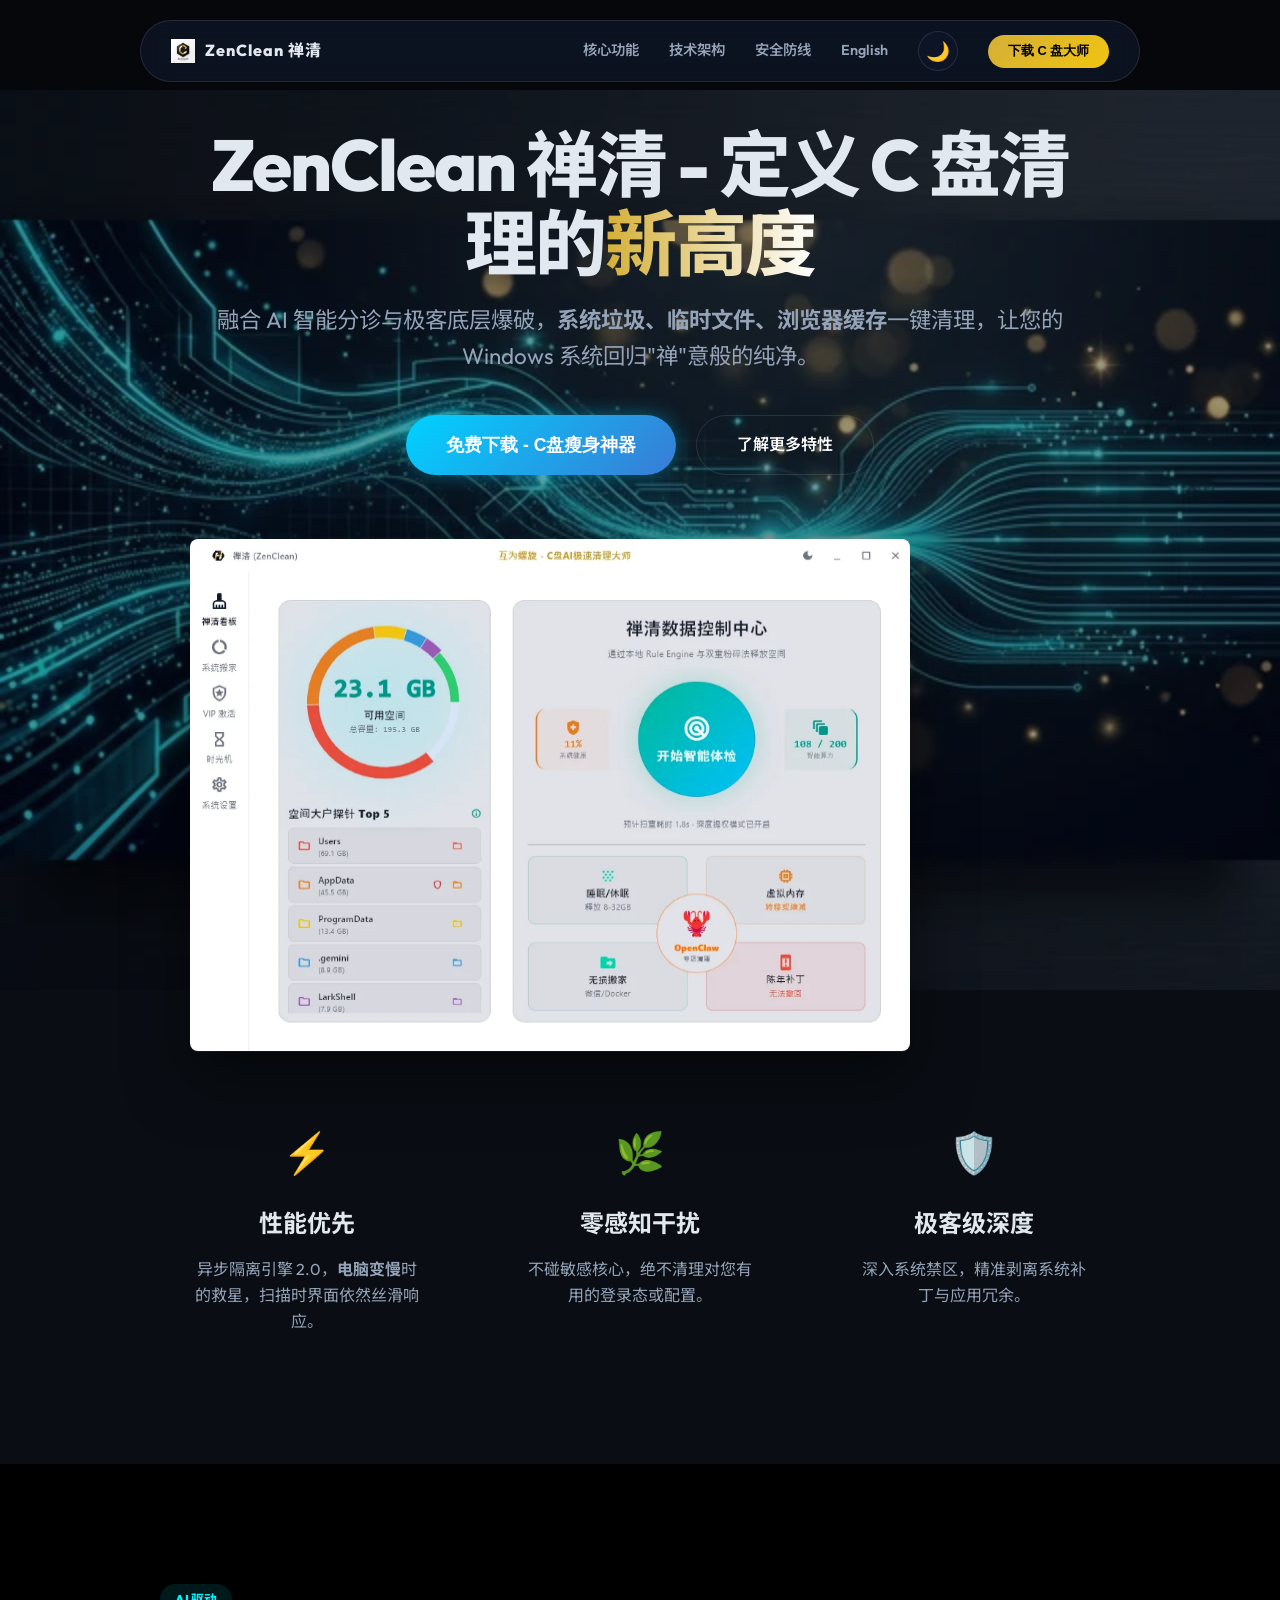
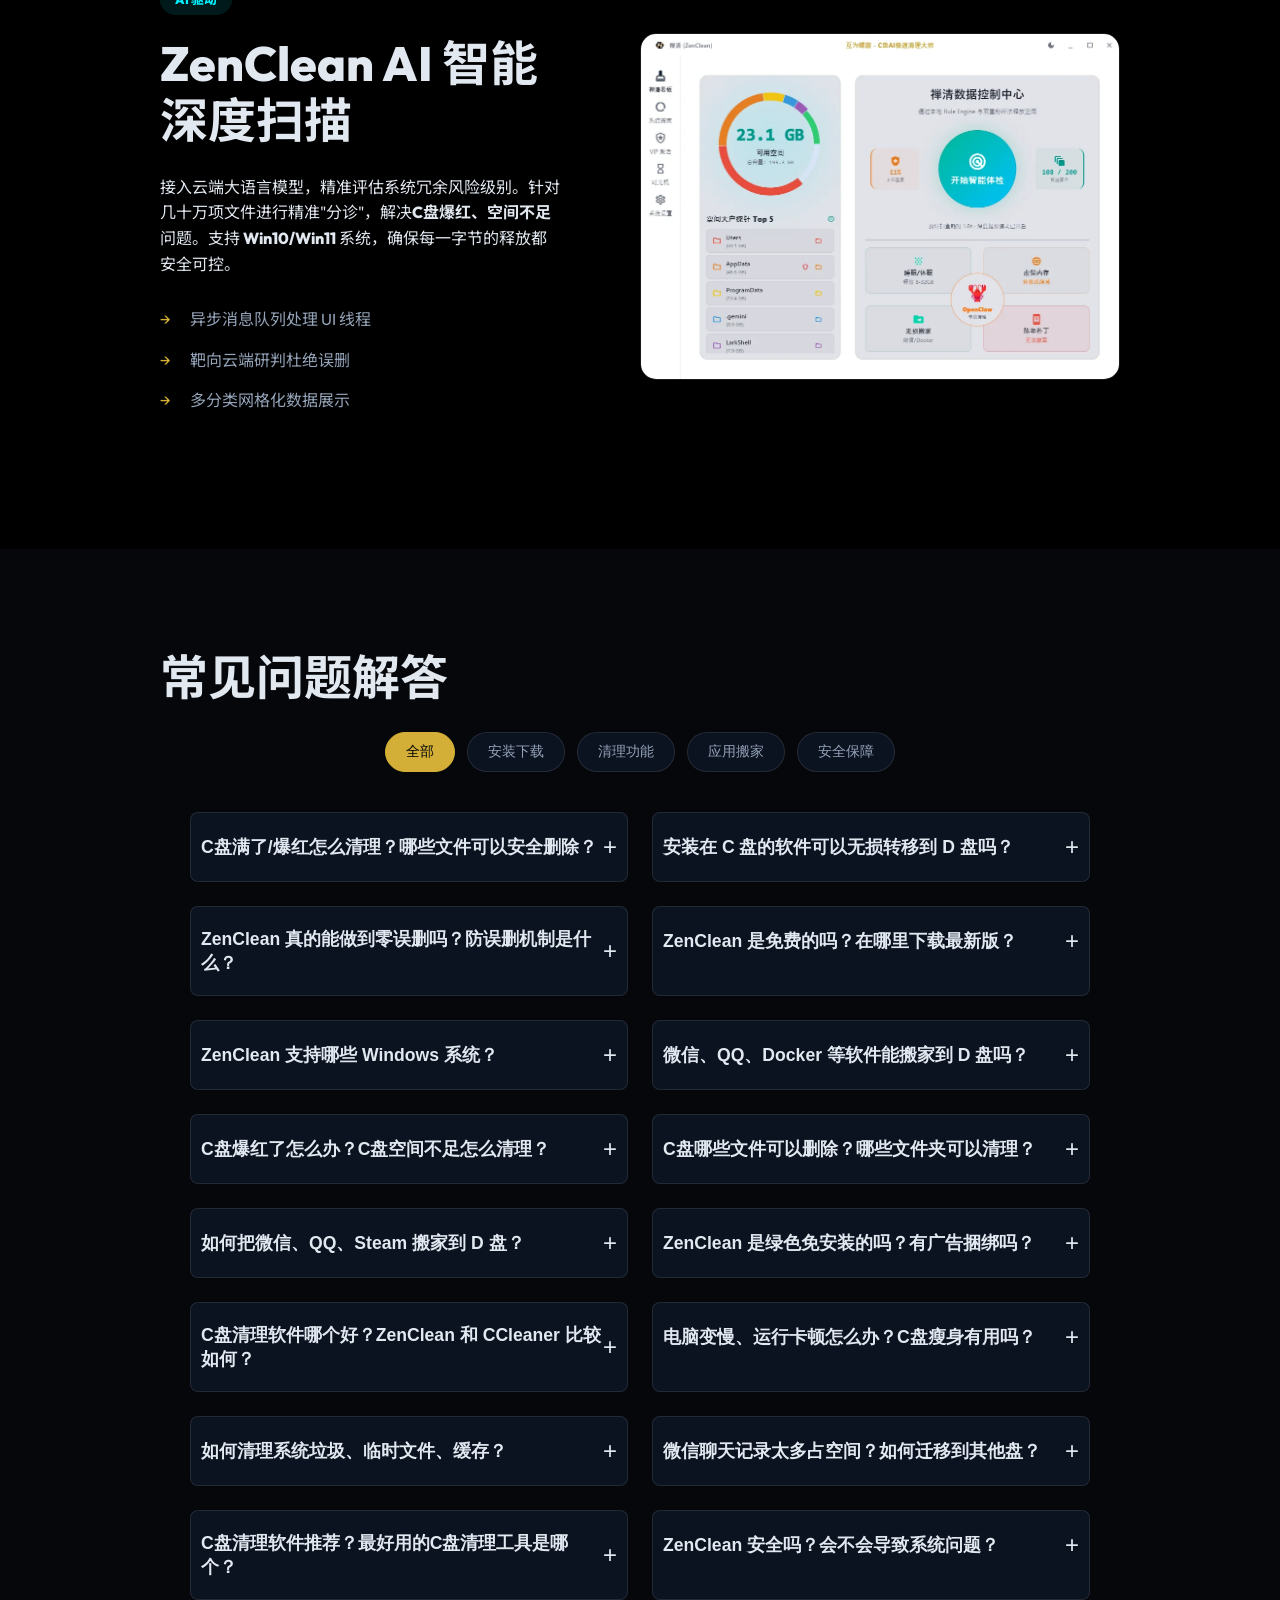
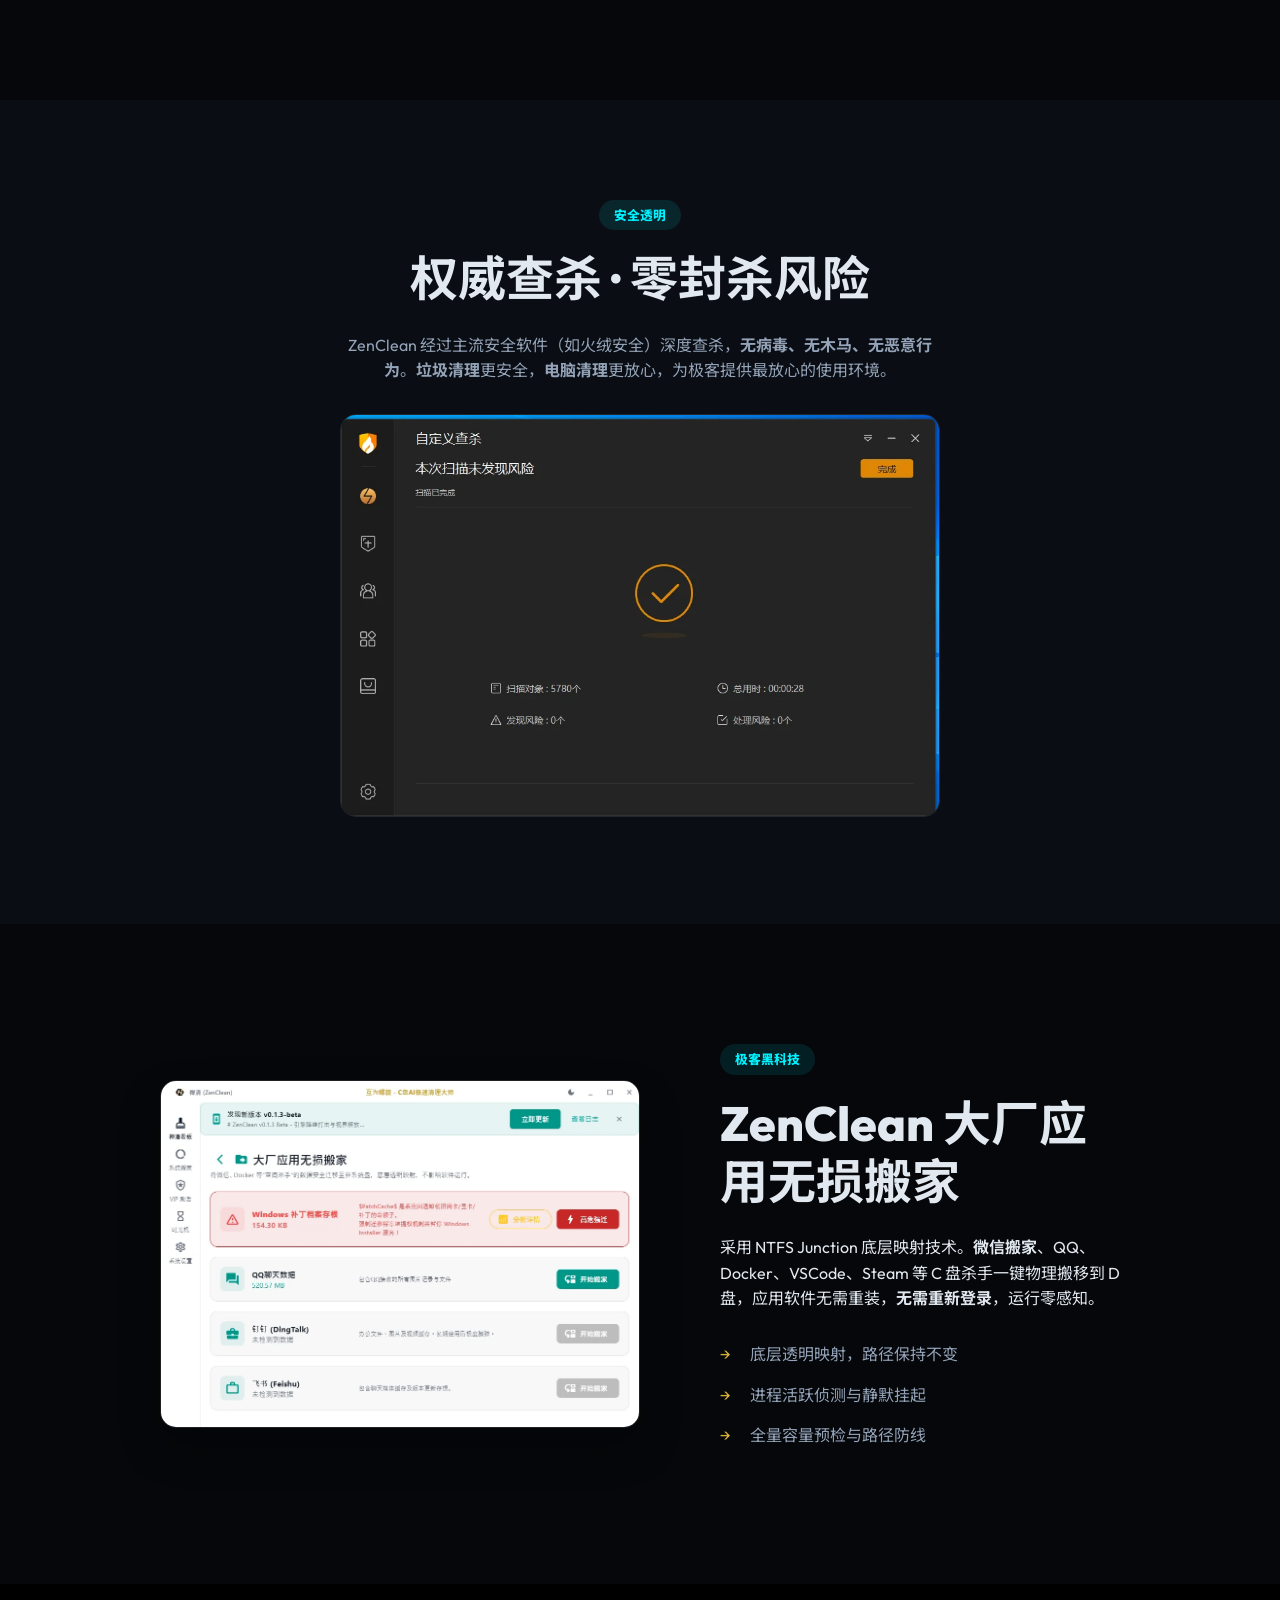
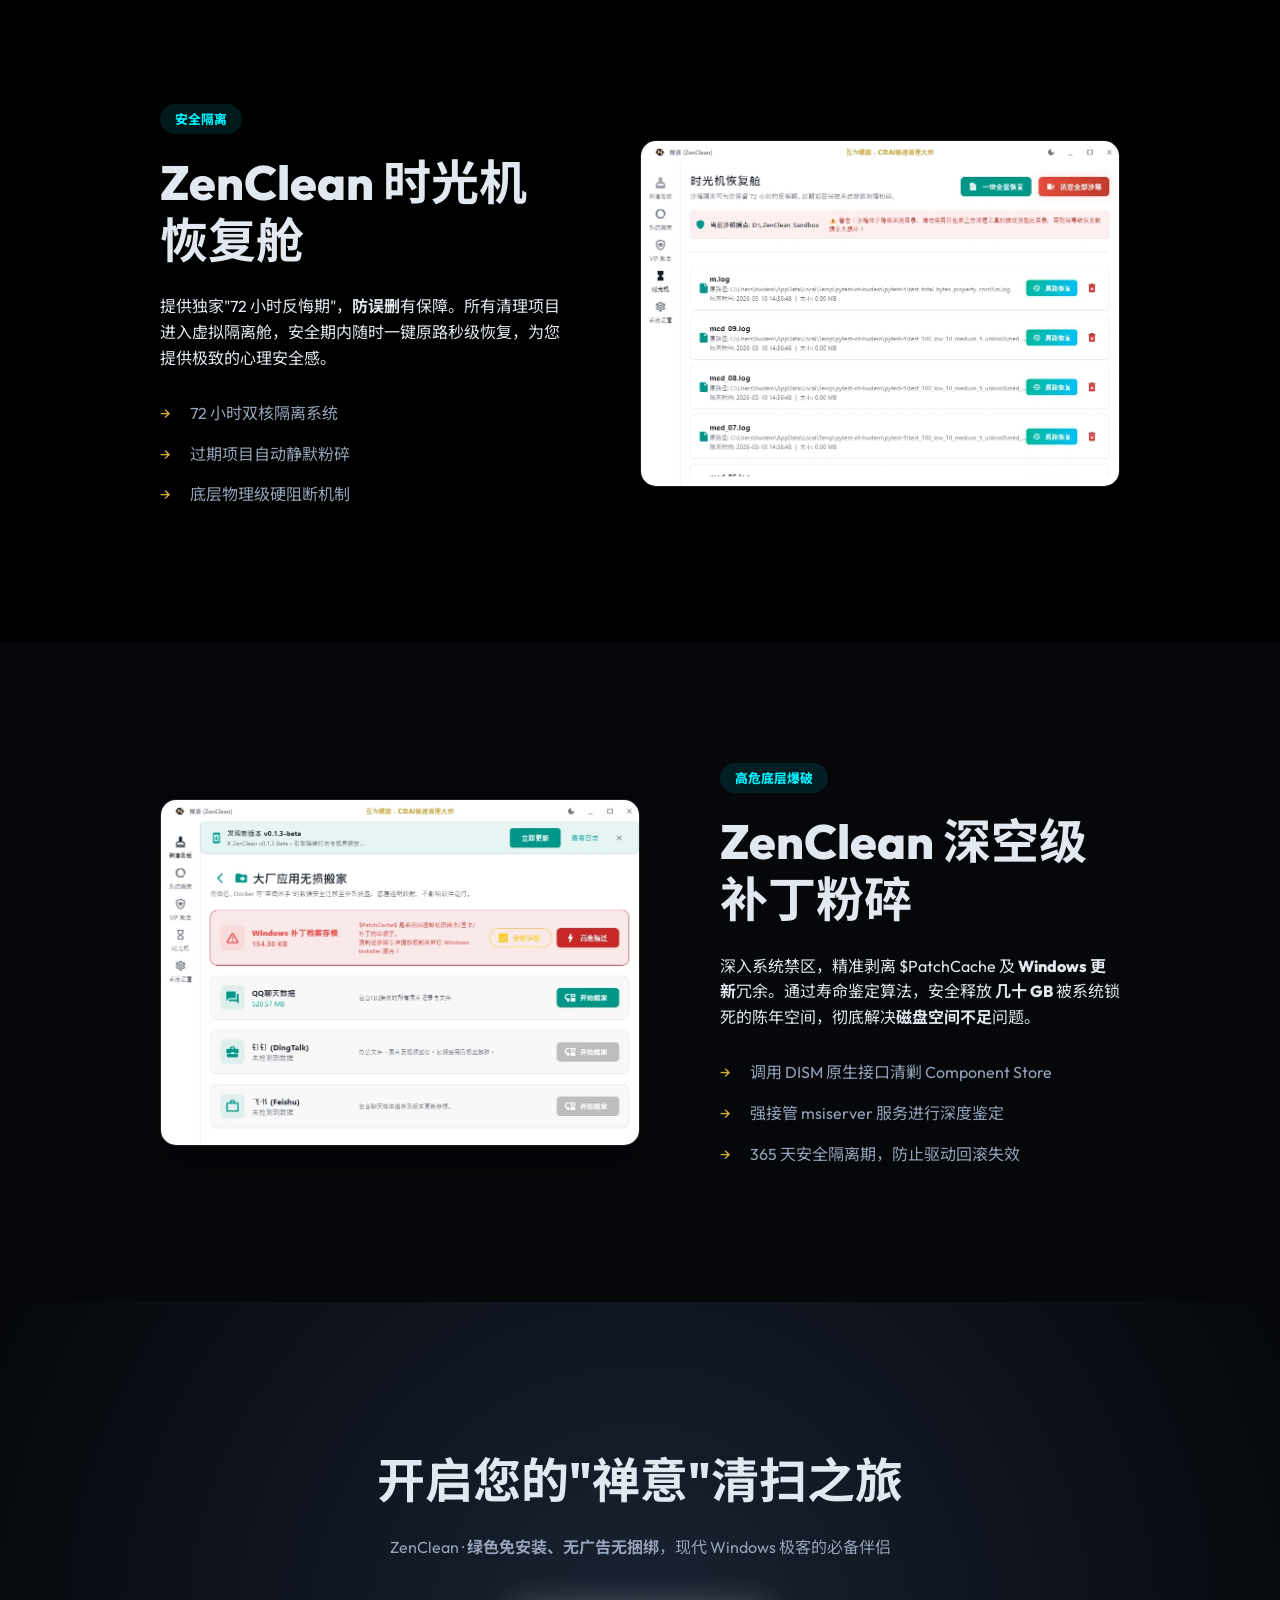
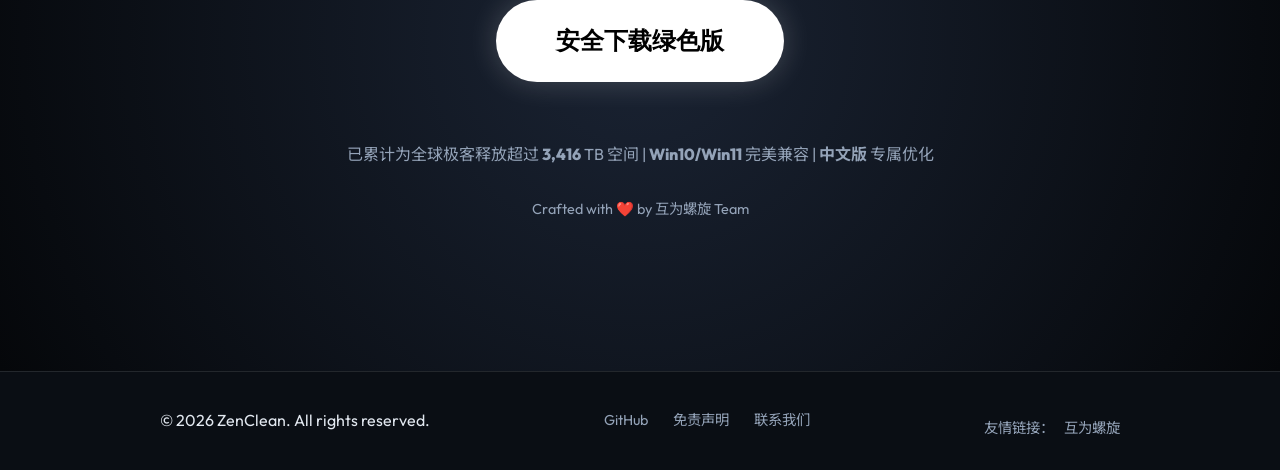
==== commit f399604d: "fix: 彻底消除 FAQ 区域背景色缓存冲突，更新资源版本号" ====
--- a/web/index.html
+++ b/web/index.html
@@ -53,7 +53,7 @@
     <link rel="preload" href="assets/hero_bg.webp" as="image" type="image/webp">
 
     <!-- CSS 优先加载 -->
-    <link rel="stylesheet" href="styles.css?v=20260324l">
+    <link rel="stylesheet" href="styles.css?v=20260324px">
 
     <!-- Noto Sans SC 保留 CDN (中文大字体，CDN 自动子集化) -->
     <link rel="preconnect" href="https://fonts.googleapis.com">
@@ -686,7 +686,7 @@
     </footer>
 
     <!-- JS 延迟加载 -->
-    <script src="script.js?v=20260324l" defer></script>
+    <script src="script.js?v=20260324px" defer></script>
 </body>
 
 </html>
--- a/web/styles.css
+++ b/web/styles.css
@@ -157,8 +157,41 @@
     background: rgba(0,0,0,0.05);
 }
 
-
-
+/* ==================== 浅色模式对比度增强 (强制覆盖) ==================== */
+body.light-mode .hero-subtext, 
+[data-theme="light"] .hero-subtext, 
+body.light-mode .reveal-subtext, 
+[data-theme="light"] .reveal-subtext {
+    color: #000000 !important;
+    font-weight: 600;
+}
+
+/* 给 Hero 增加白色半透明层以提升文字识别度 */
+body.light-mode .hero::after,
+[data-theme="light"] .hero::after {
+    content: '';
+    position: absolute;
+    inset: 0;
+    background: rgba(255, 255, 255, 0.75);
+    z-index: 1;
+}
+
+body.light-mode .hero-content,
+[data-theme="light"] .hero-content {
+    position: relative;
+    z-index: 10;
+}
+
+/* 强制重置 FAQ 区域背景 */
+body.light-mode .faq-section,
+[data-theme="light"] .faq-section {
+    background: #ffffff !important;
+}
+
+body.light-mode .faq-section h2,
+[data-theme="light"] .faq-section h2 {
+    color: #000000 !important;
+}
 /* ==================== 本地字体定义 ==================== */
 @font-face {
     font-family: 'Outfit';
@@ -891,10 +924,10 @@
     display: block;
 }
 
-/* ==================== FAQ 常见问题 ==================== */
 .faq-section {
     padding: 100px 0;
-    background: #000;
+    background: var(--bg-dark); /* 使用变量以便主题切换自动响应 */
+    position: relative;
 }
 
 /* .faq-container style removed here and moved to optimization section at bottom */
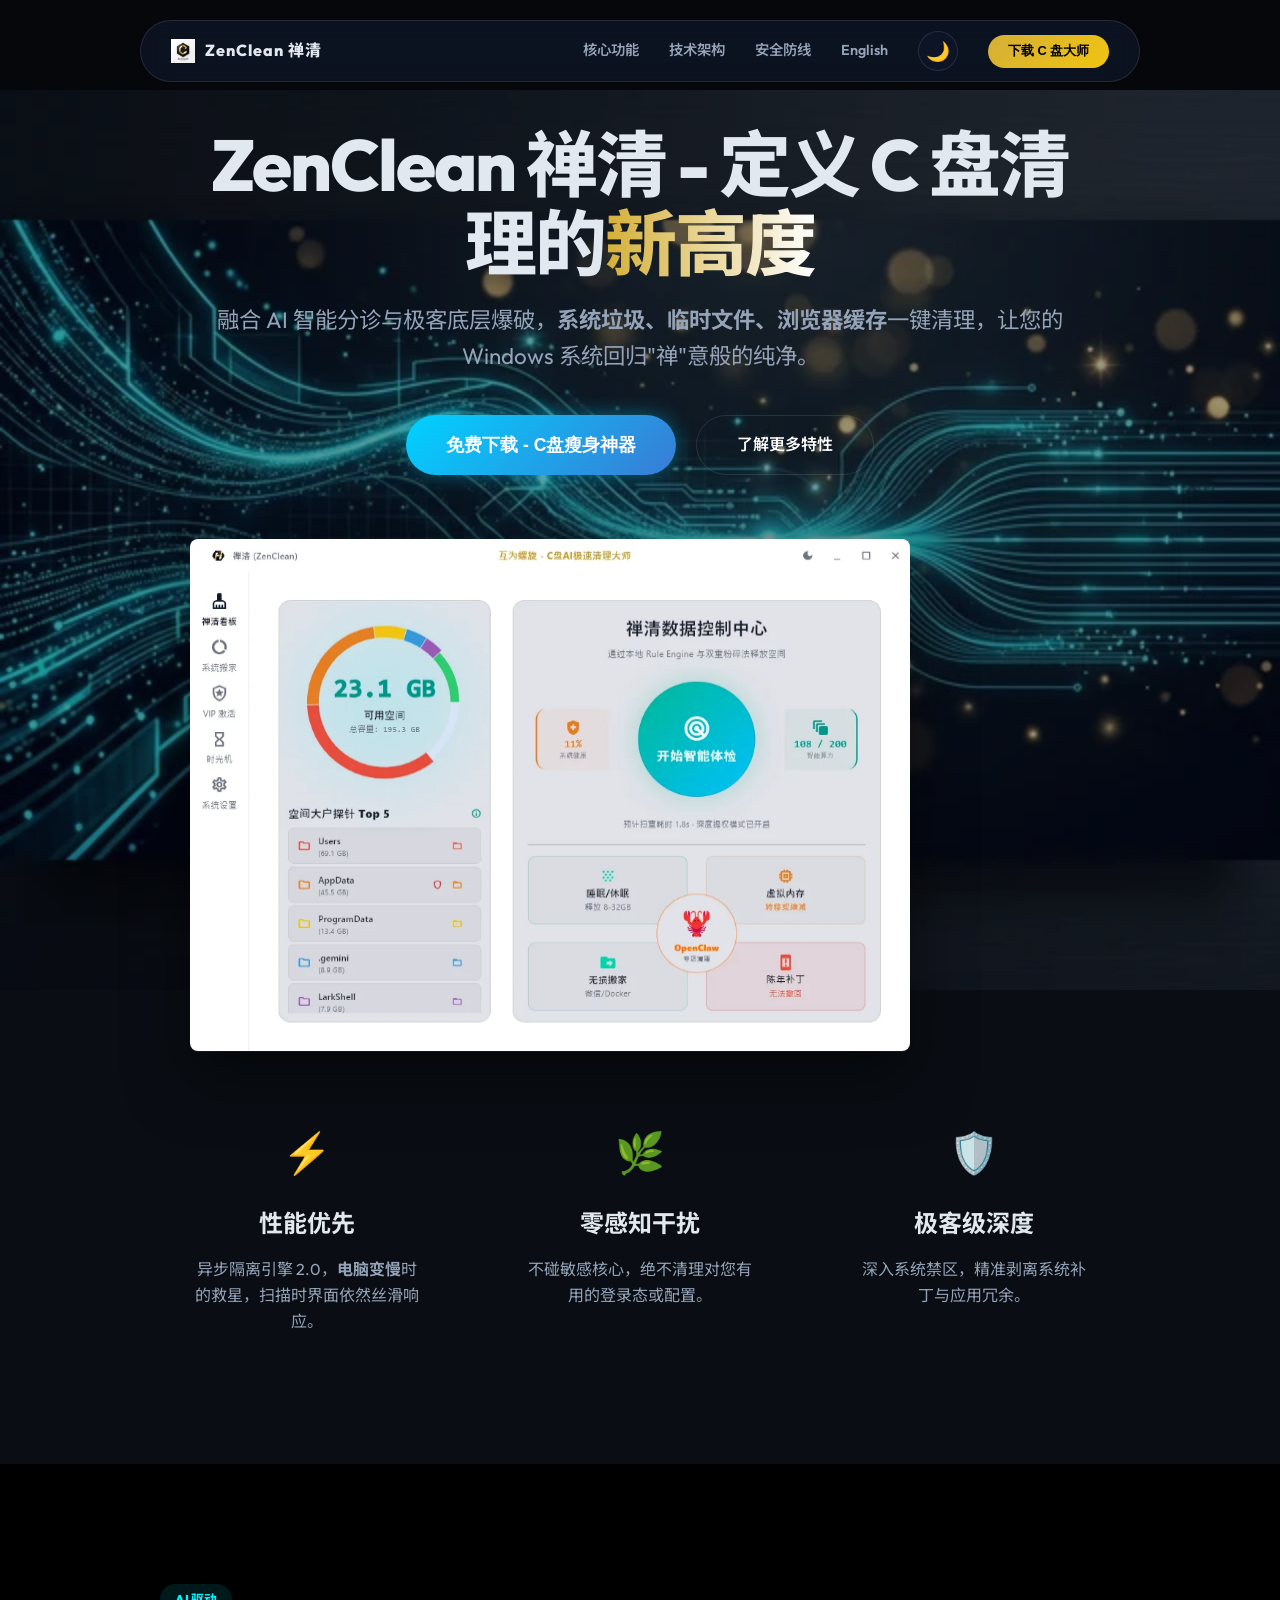
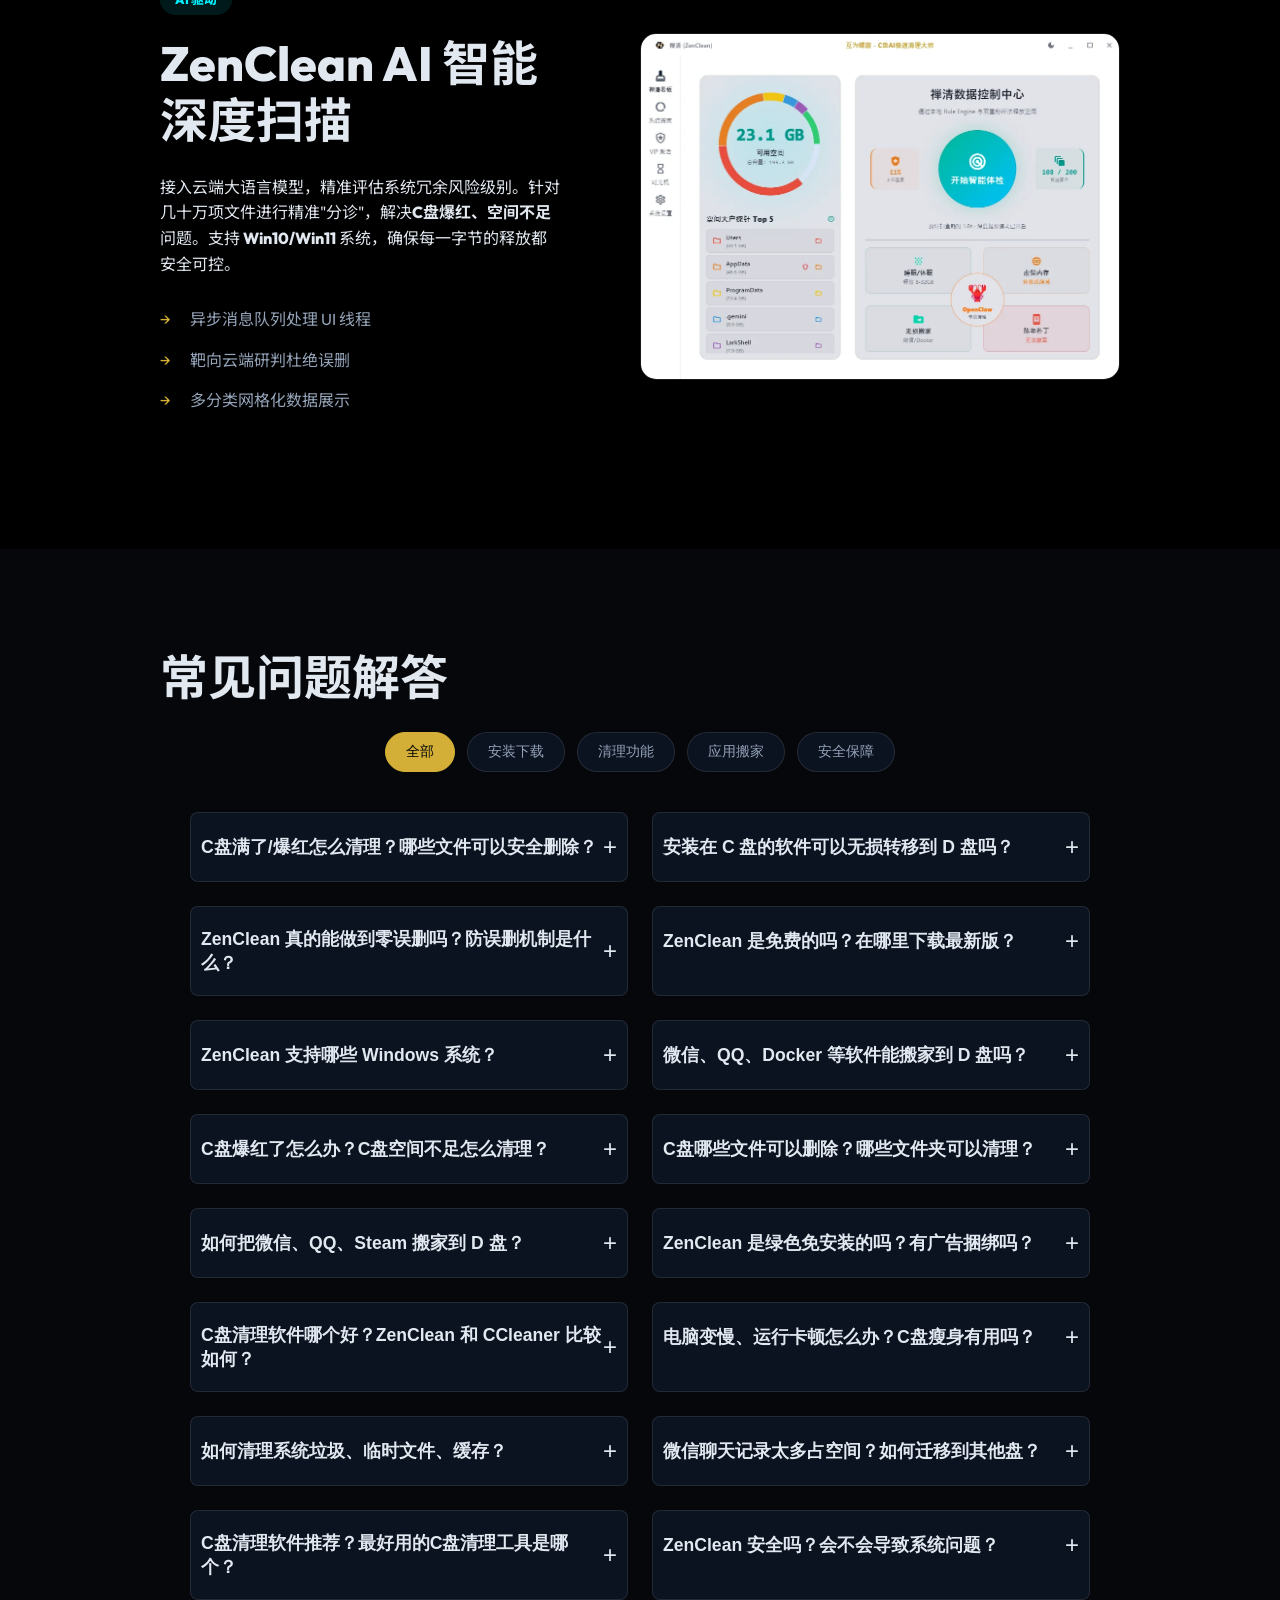
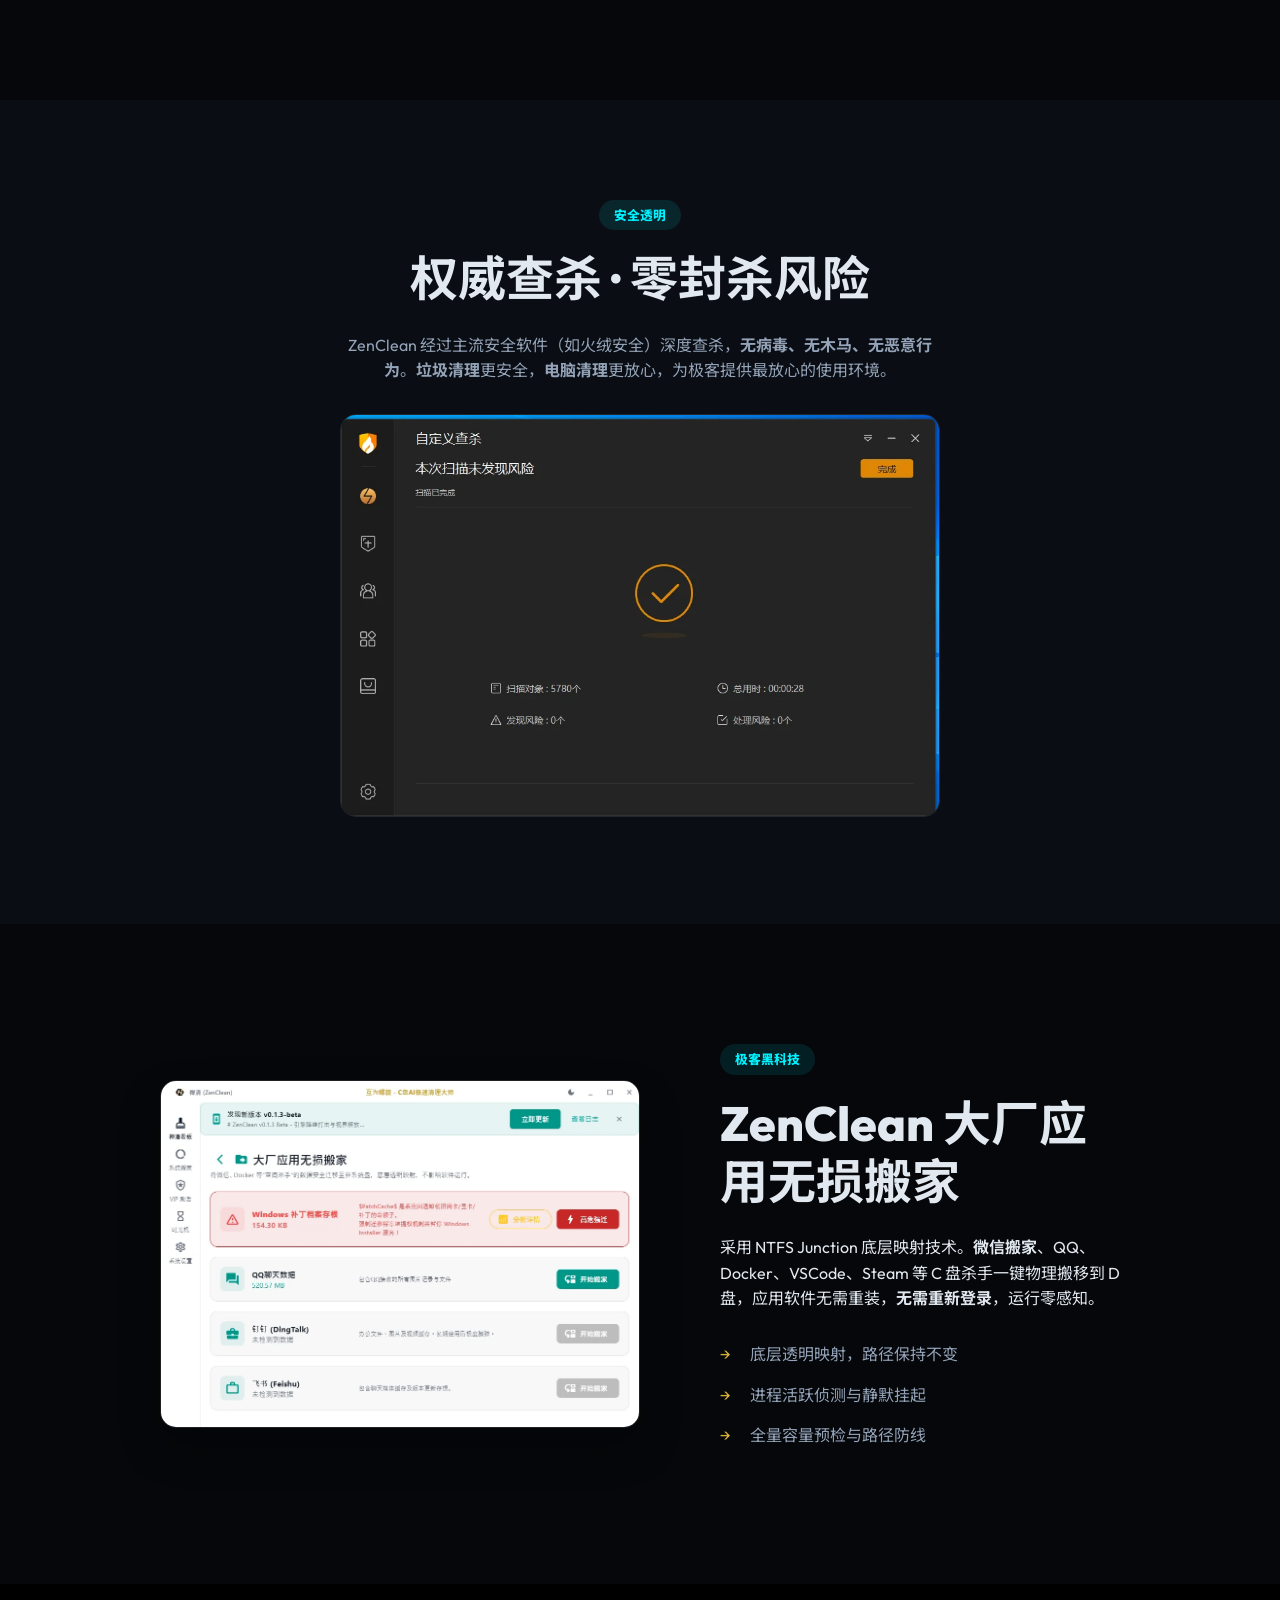
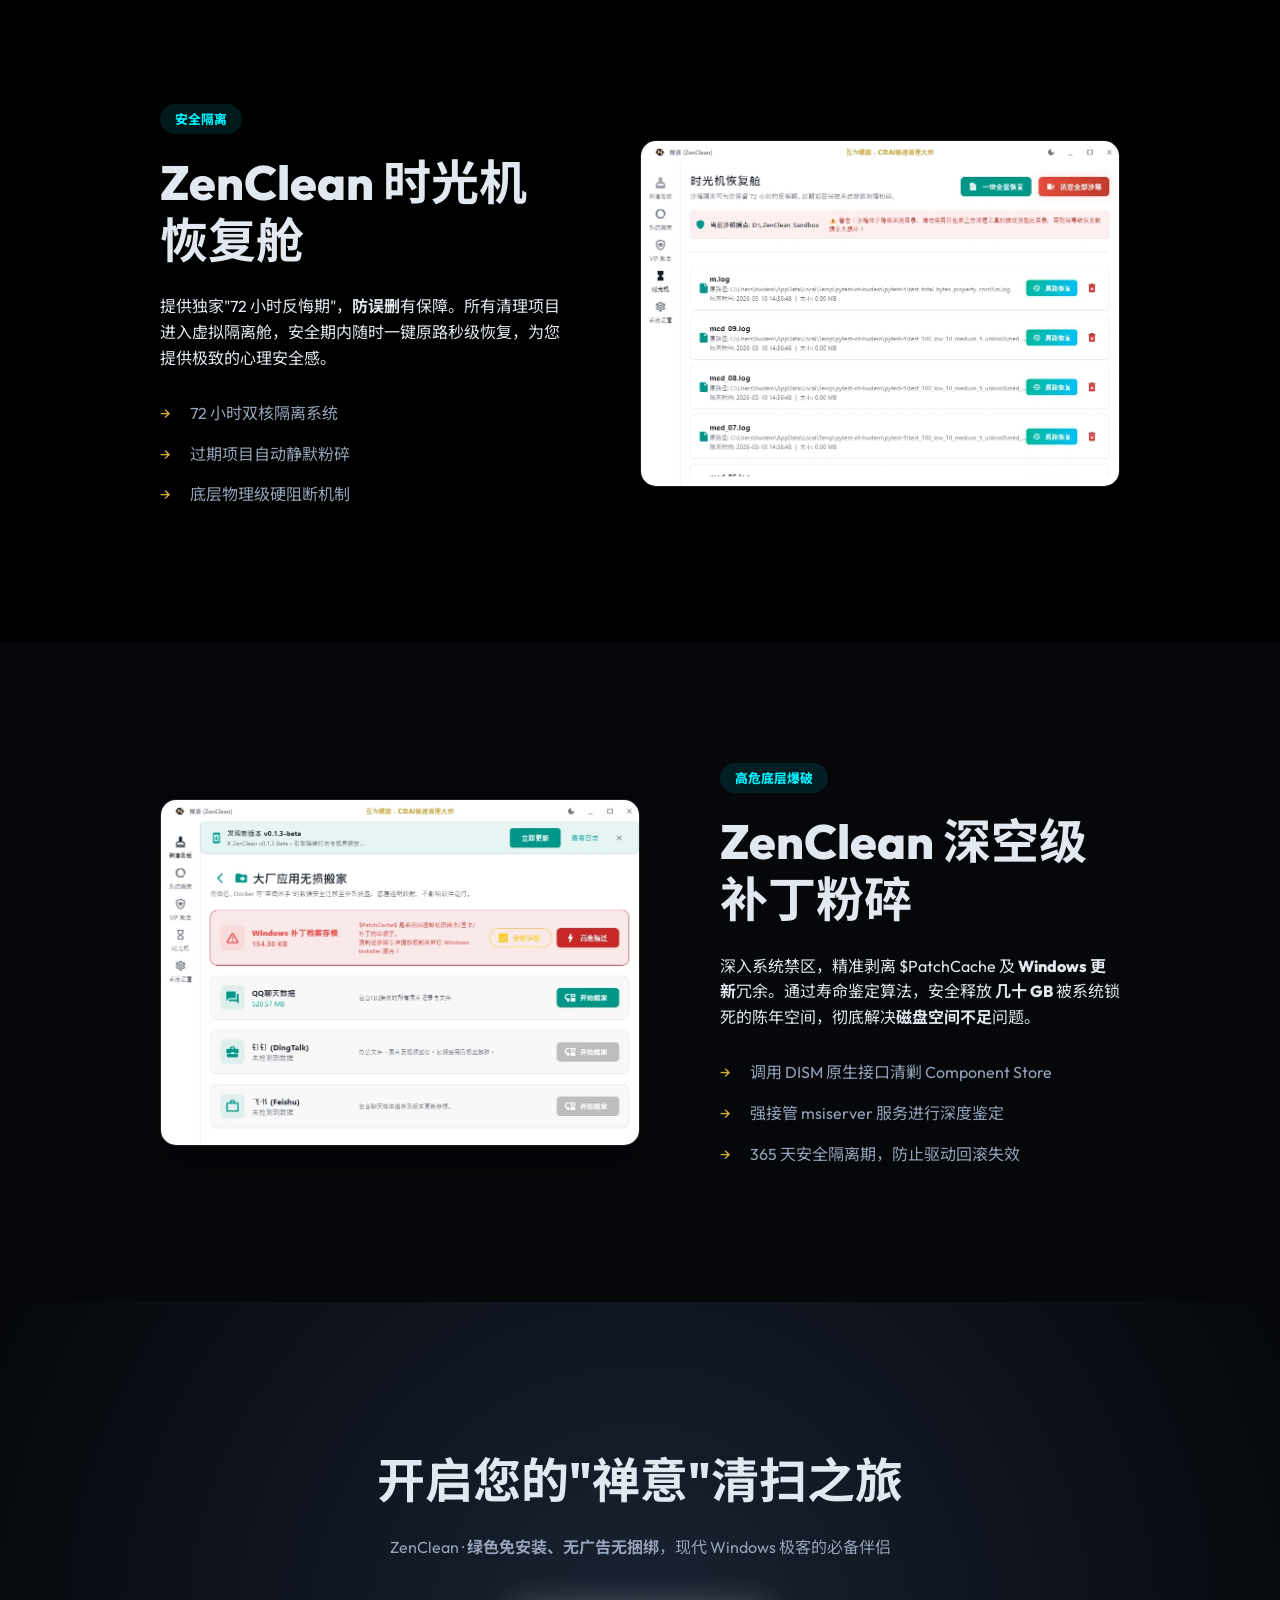
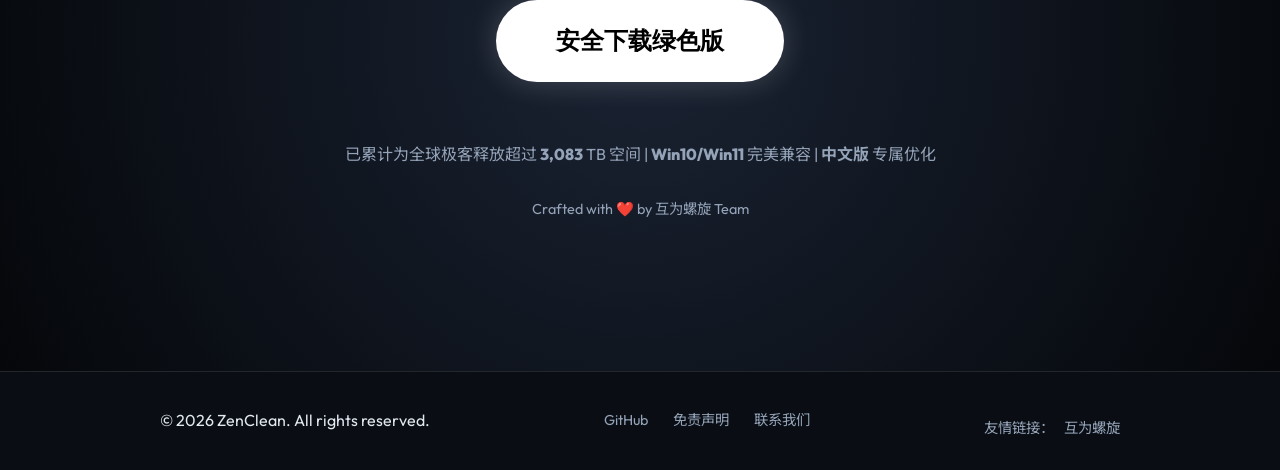
==== commit 7957e3b0: "fix: comprehensive engineering fix batch after 0.1.8-beta audit Security: - IPC handshake auth with " ====
--- a/web/index.html
+++ b/web/index.html
@@ -6,6 +6,7 @@
     <meta name="baidu-site-verification" content="codeva-coLVrzvbJs" />
     <meta charset="UTF-8">
     <meta name="viewport" content="width=device-width, initial-scale=1.0">
+    <title>ZenClean 禅清 - 免费C盘清理工具下载 | AI智能清理 Windows系统优化</title>
     <meta name="description"
         content="ZenClean 禅清 - 免费专业的C盘清理工具，解决C盘爆红、空间不足问题。AI智能识别垃圾文件，支持微信/QQ/Docker/VSCode/Steam/OpenClaw搬家到D盘。绿色免安装无广告，Win10/Win11完美兼容。72小时时光机恢复防误删，一键释放几十G空间。ZenClean官网提供最新中文版下载。">
     <meta name="keywords" content="ZenClean,ZenClean下载,ZenClean官网,ZenClean中文版,禅清,C盘清理工具,C盘清理软件推荐,C盘满了怎么清理,C盘爆红怎么办,C盘空间不足,C盘红了怎么解决,C盘瘦身,磁盘清理,磁盘清理工具,磁盘空间不足,Windows清理软件,Win10 C盘清理,Win11 C盘清理,系统优化工具,系统垃圾清理,电脑垃圾清理,垃圾清理软件,临时文件清理,缓存清理,浏览器缓存清理,Windows更新清理,应用搬家软件,软件搬家工具,软件迁移工具,微信搬家到D盘,微信文件迁移,QQ搬家,聊天记录搬家,Docker搬家,VSCode搬家,Steam游戏搬家,游戏搬家工具,绿色免安装,无广告无捆绑,安全清理工具,免费C盘清理,电脑清理神器,电脑清理工具哪个好,电脑变慢怎么办,AI智能清理,OpenClaw清理,小龙虾清理,专项清理">
@@ -91,8 +92,8 @@
             "ratingValue": "4.8",
             "ratingCount": "128"
         },
-        "softwareVersion": "0.1.4",
-        "fileSize": "50MB",
+        "softwareVersion": "0.1.8-beta",
+        "fileSize": "75MB",
         "screenshot": "https://zenclean.hwdemtv.com/assets/dashboard.png",
         "license": "https://github.com/hwdemtv/ZenClean/blob/main/LICENSE"
     }
@@ -600,7 +601,7 @@
             </div>
             <div class="modal-footer-info">
                 <p>⚠️ 软件为绿色版，无需安装，解压即用。</p>
-                <p class="hash-info">SHA-256: <code>e3b0c44298fc1c149afbf4c8996fb92427ae41e4649b934ca495991b7852b855</code></p>
+                <p class="hash-info">SHA-256: <code>62a18f081c3b9079c8d0f647ad7eac05ba1e3b0cf8165903db670f68d180ed28</code></p>
             </div>
         </div>
     </div>
